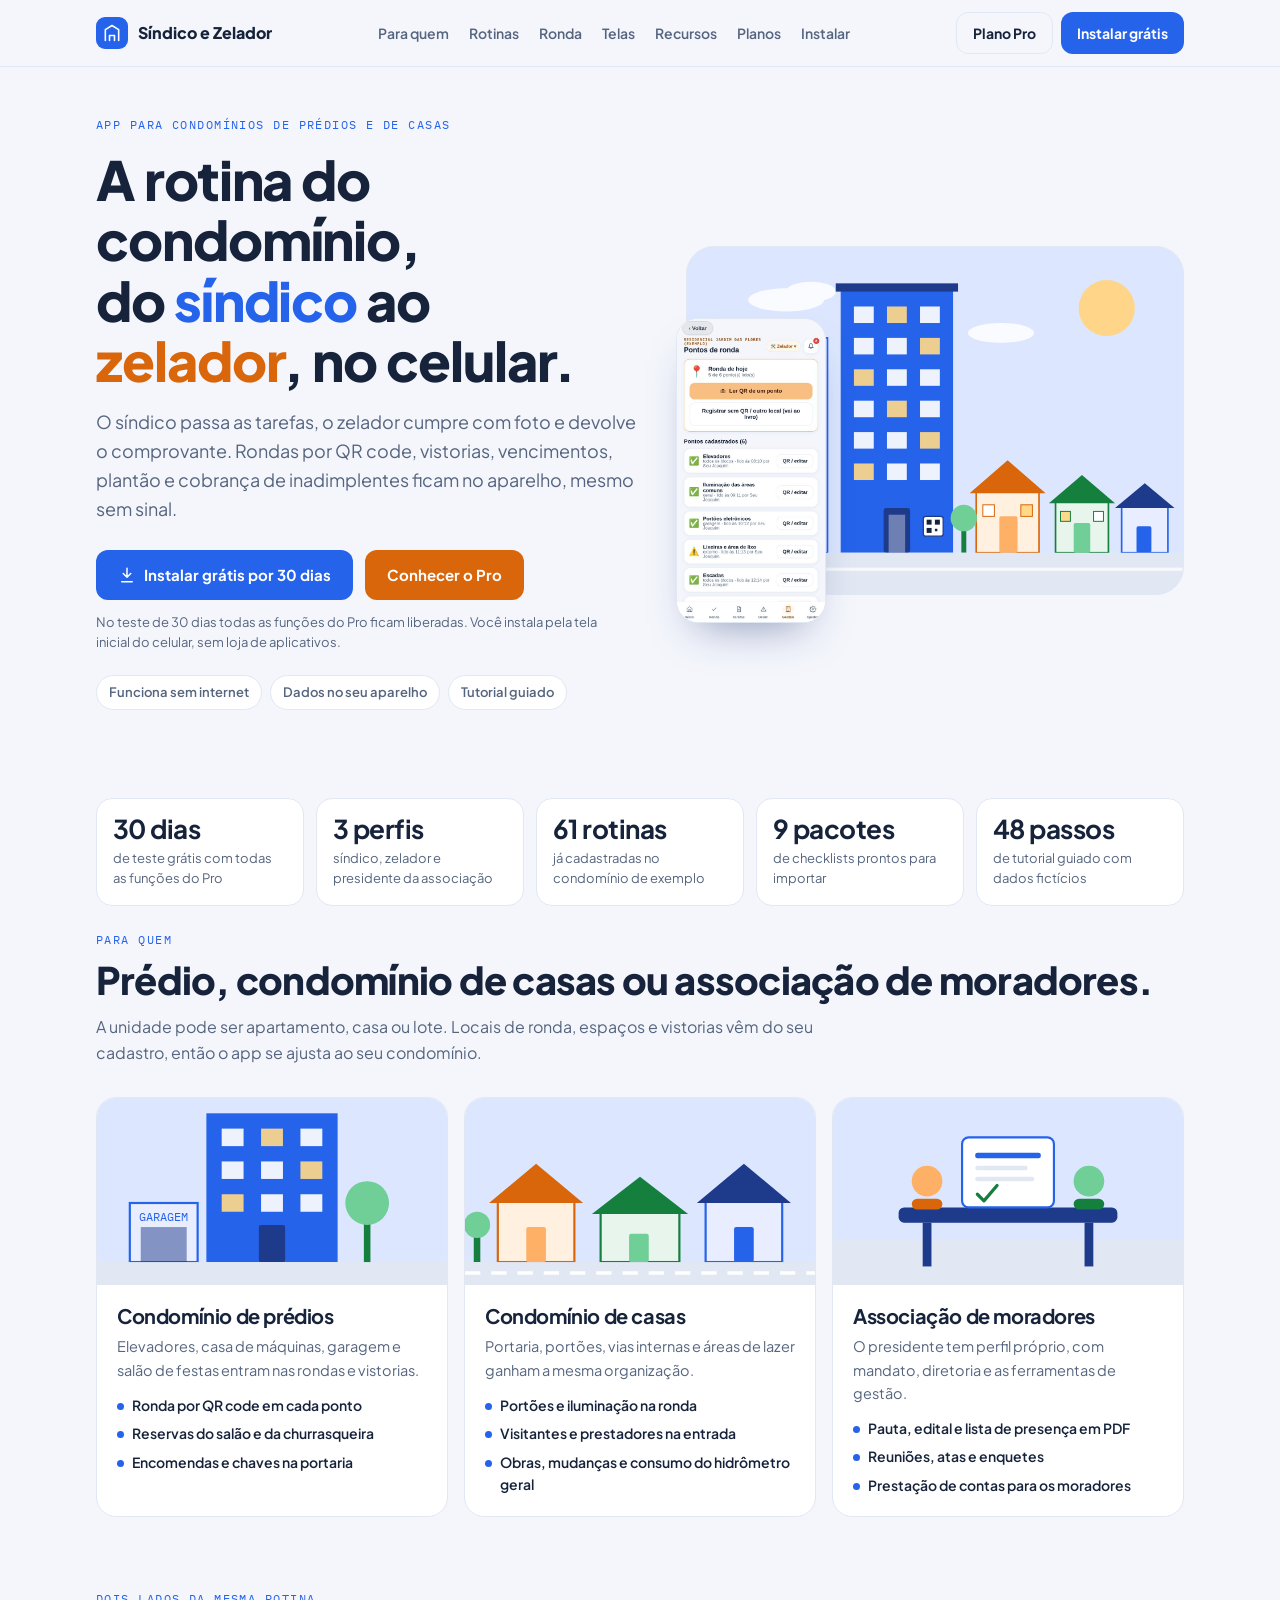
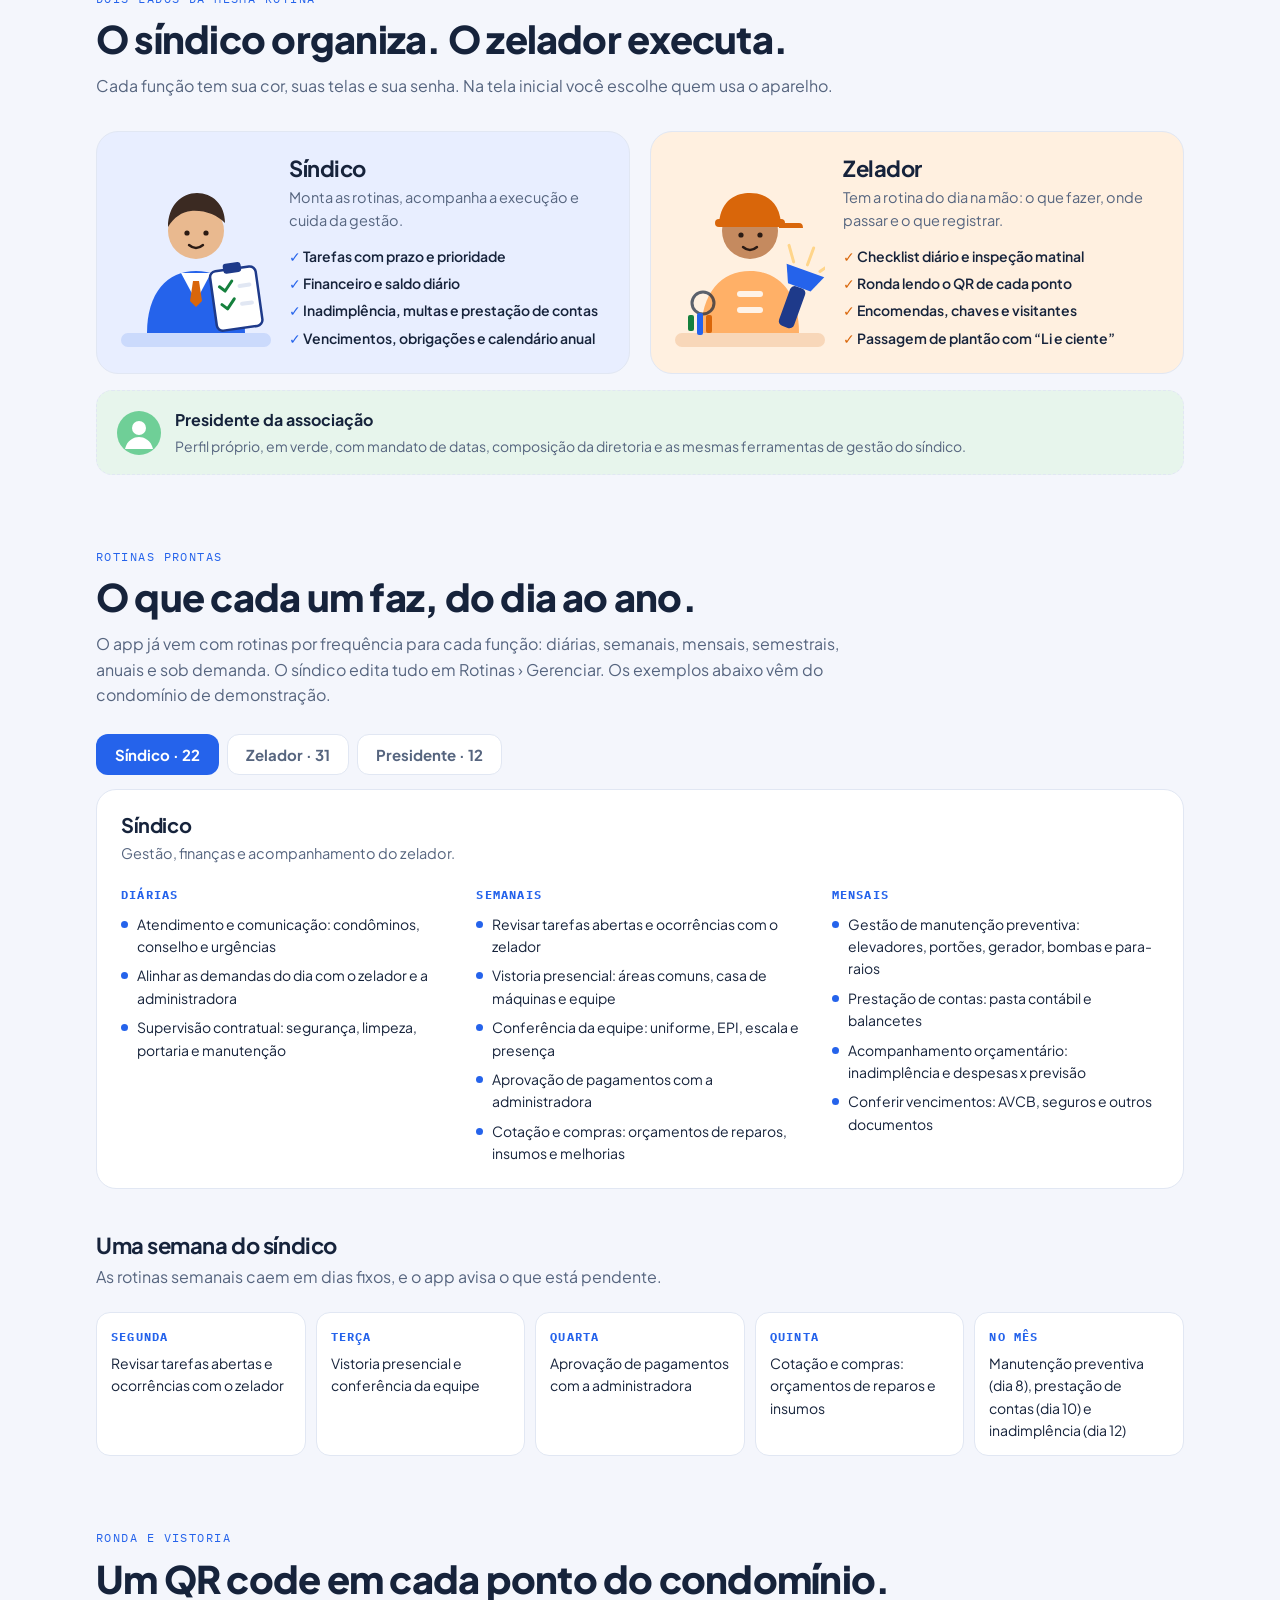
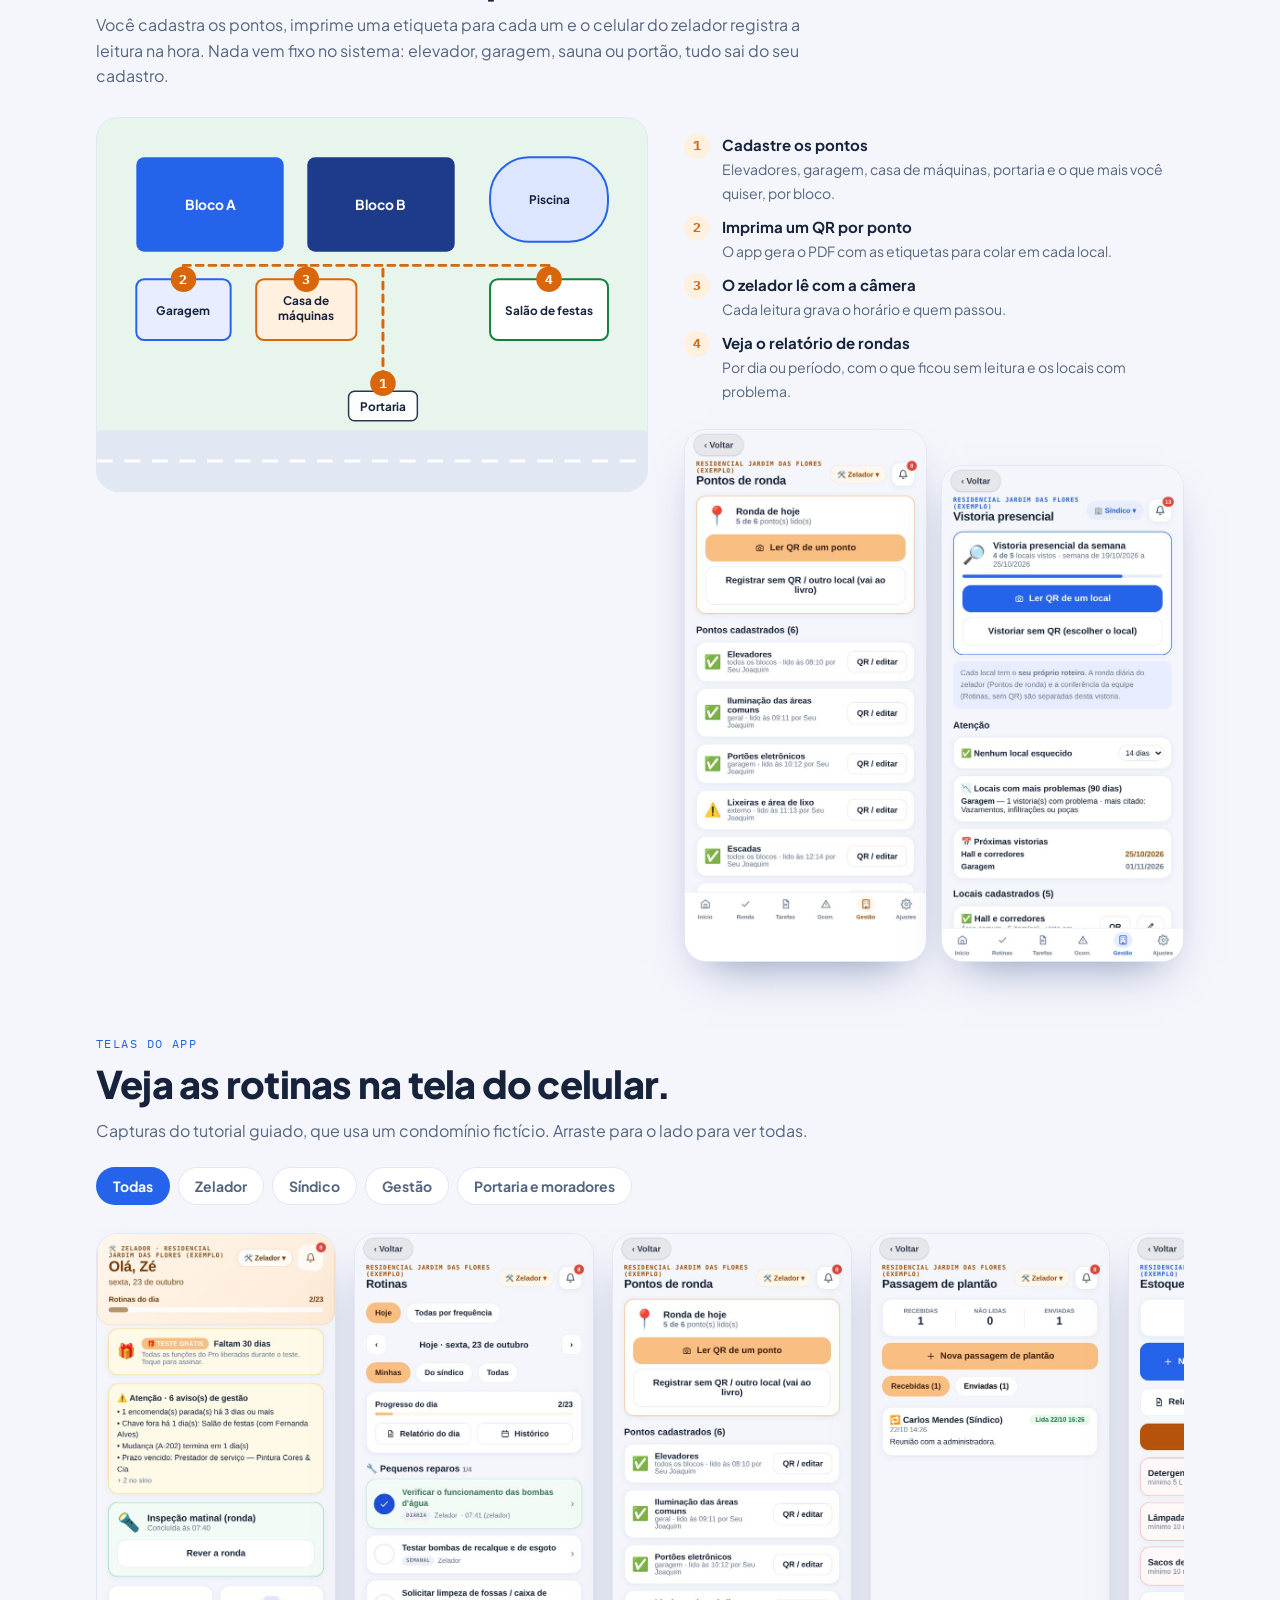
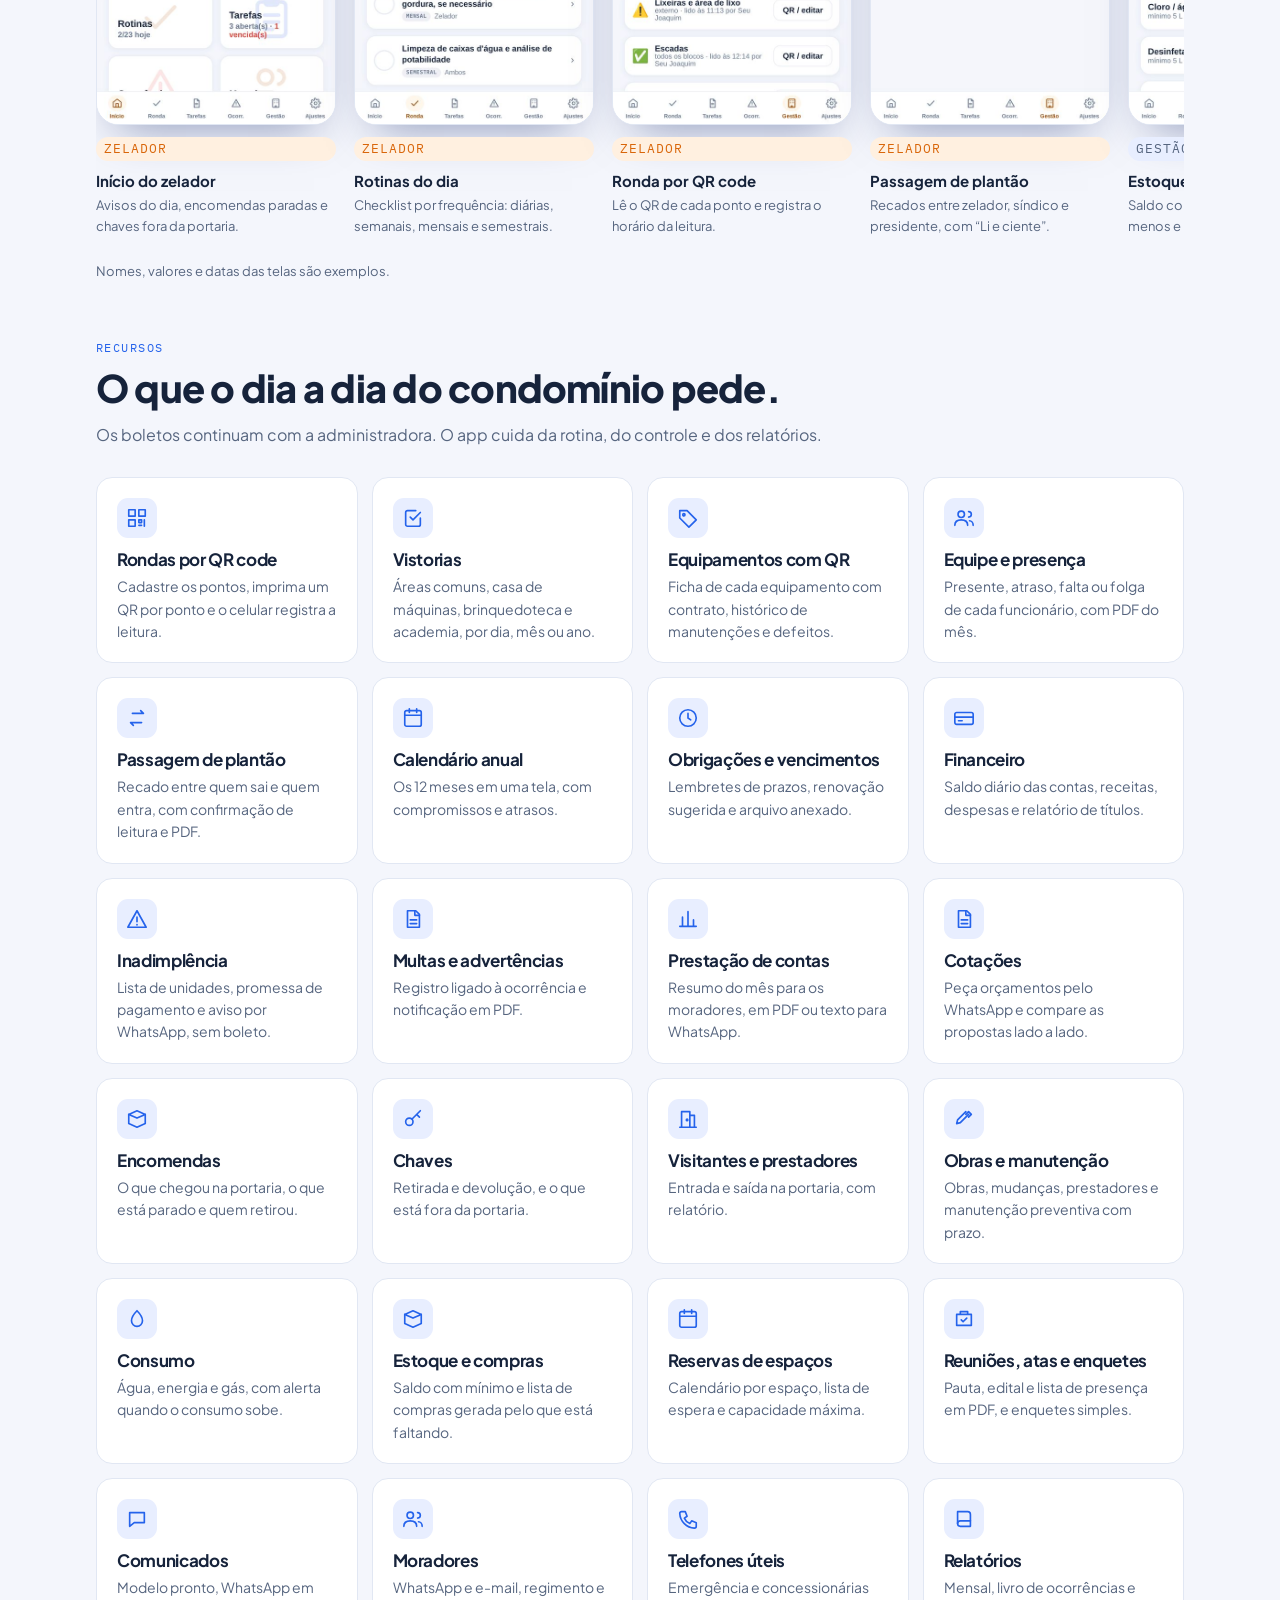
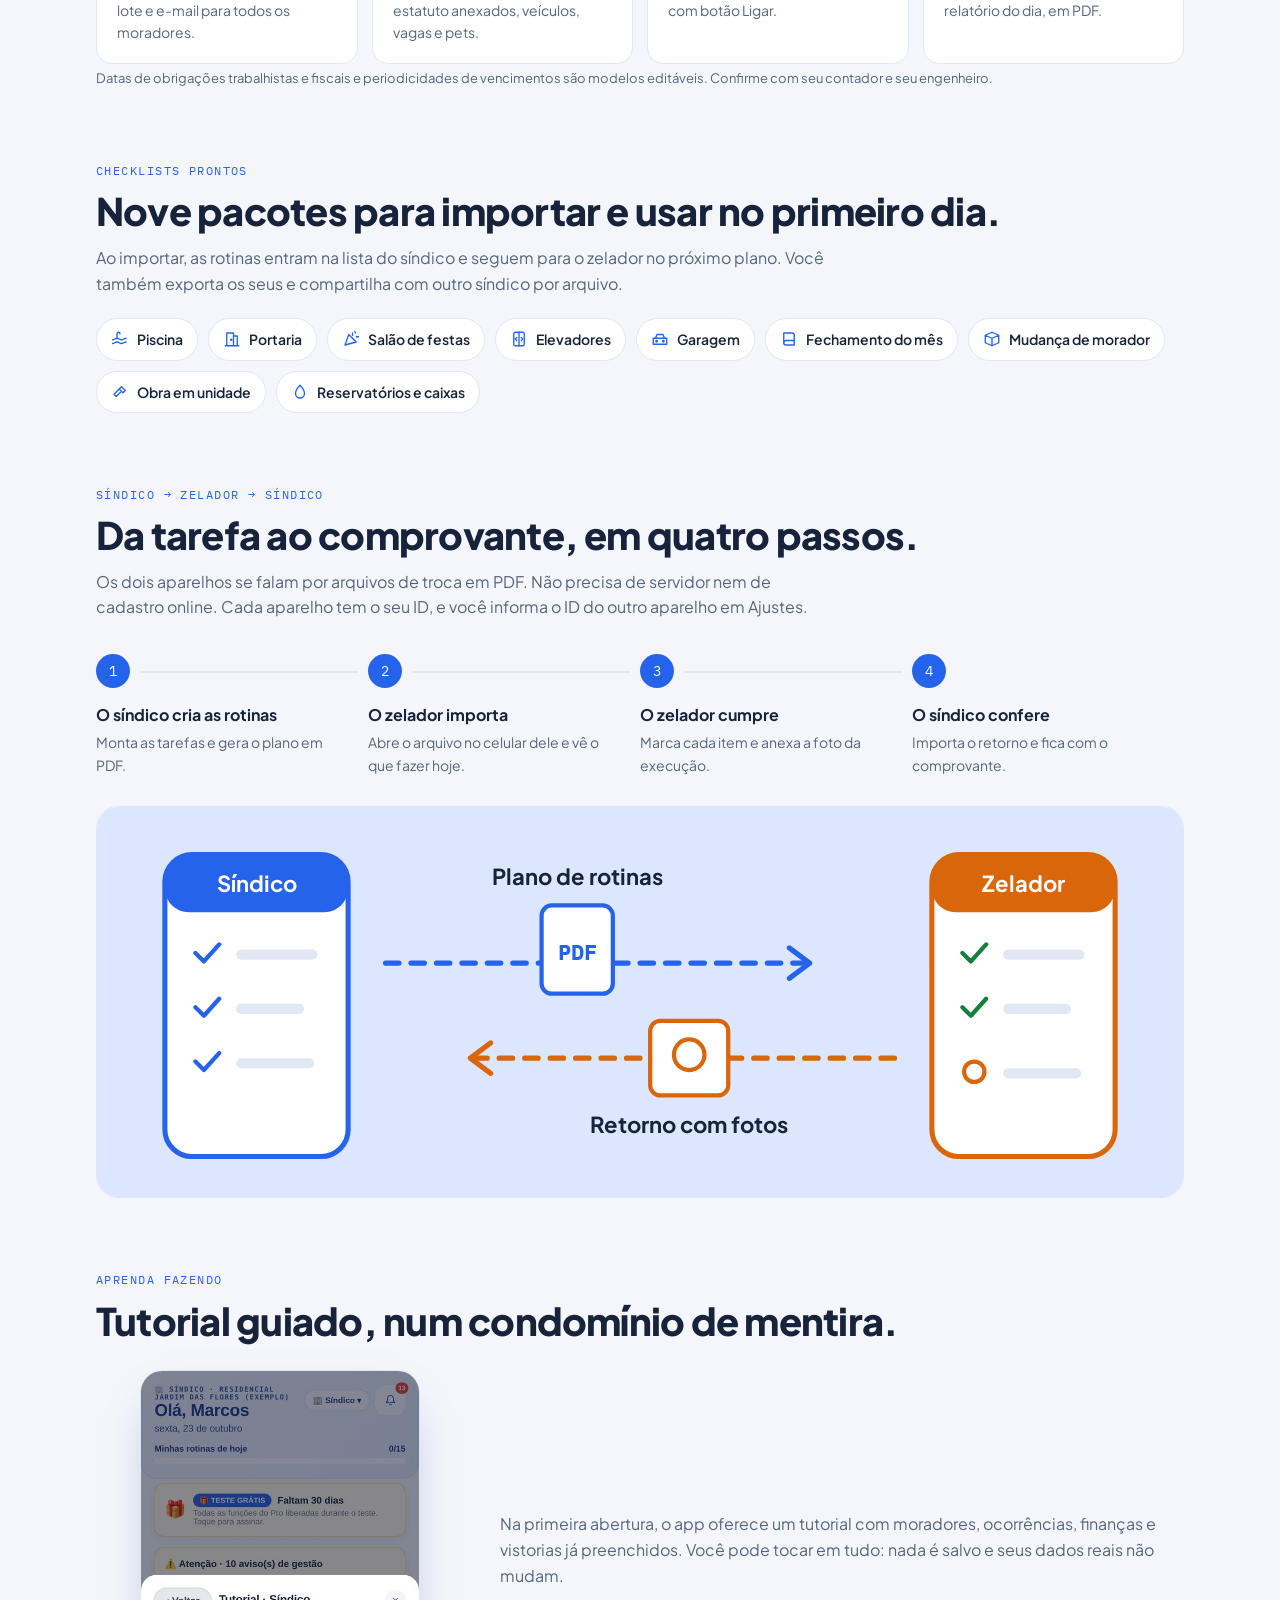
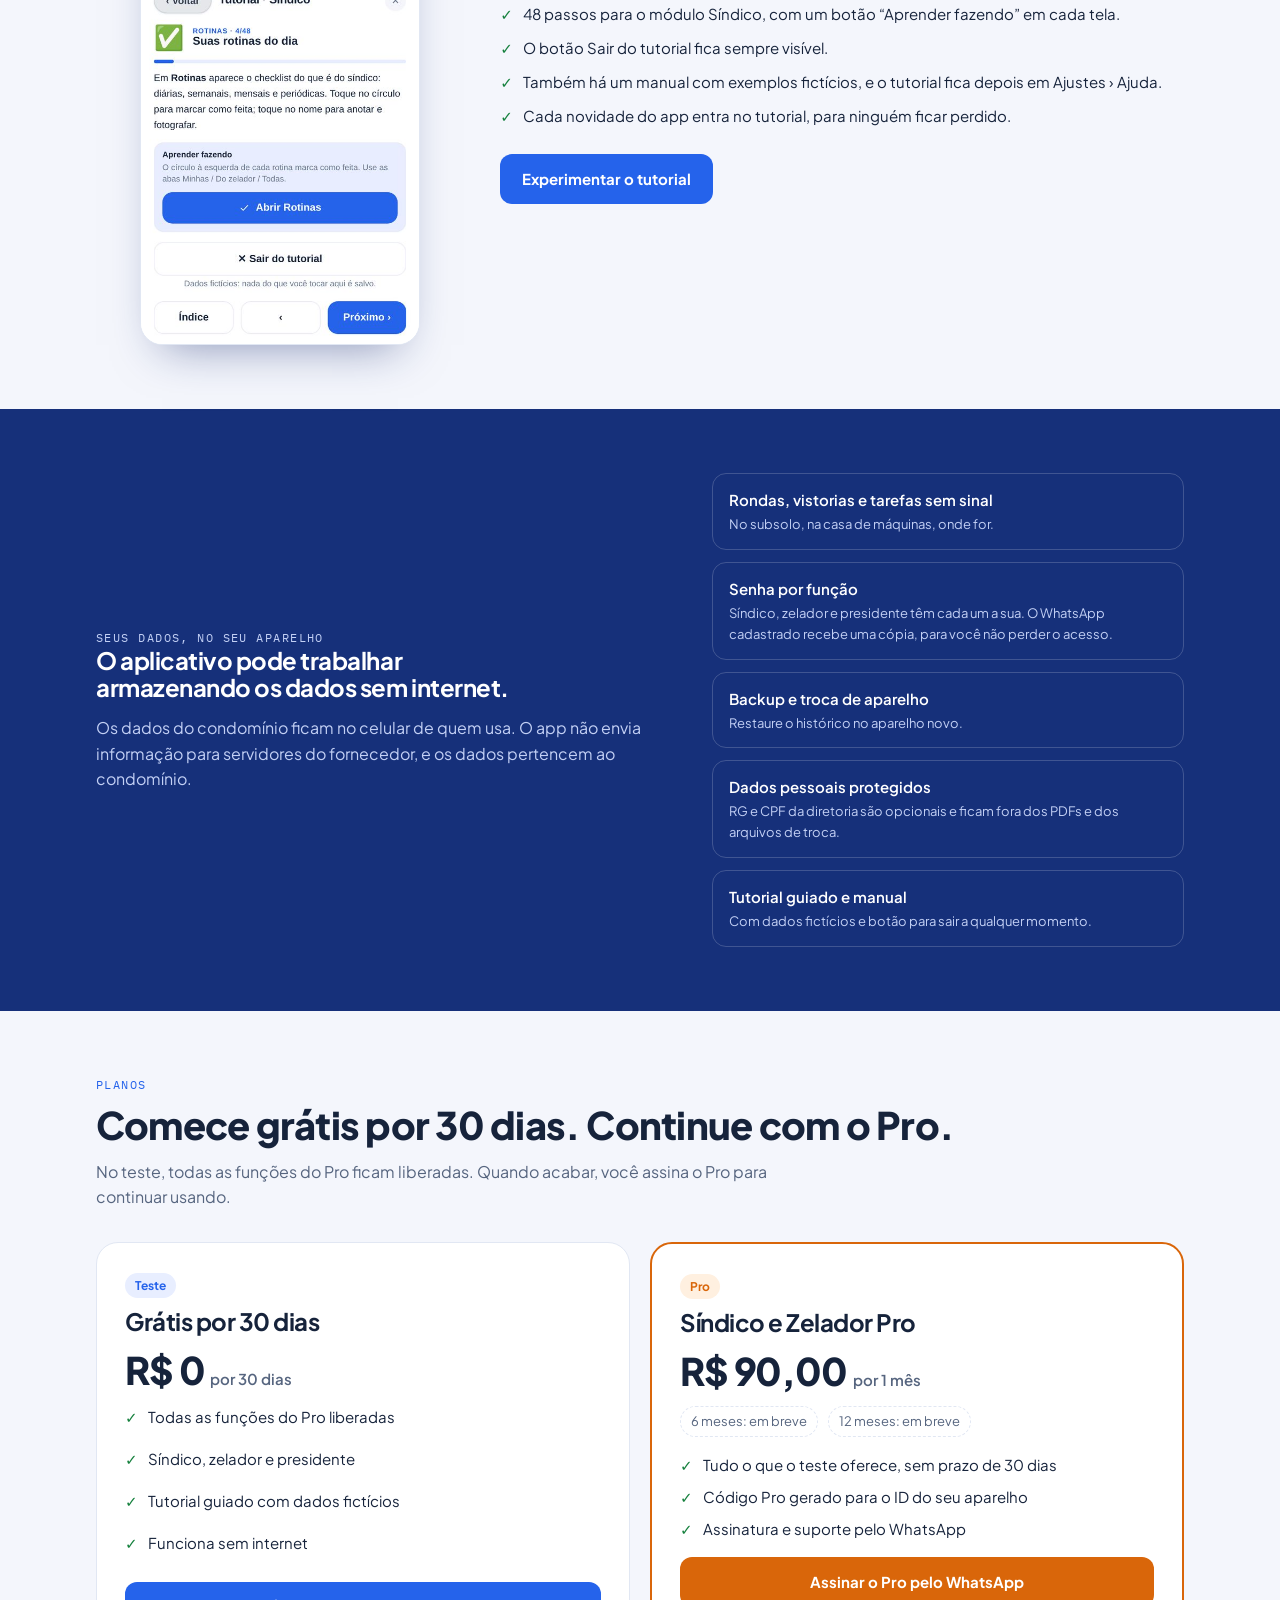
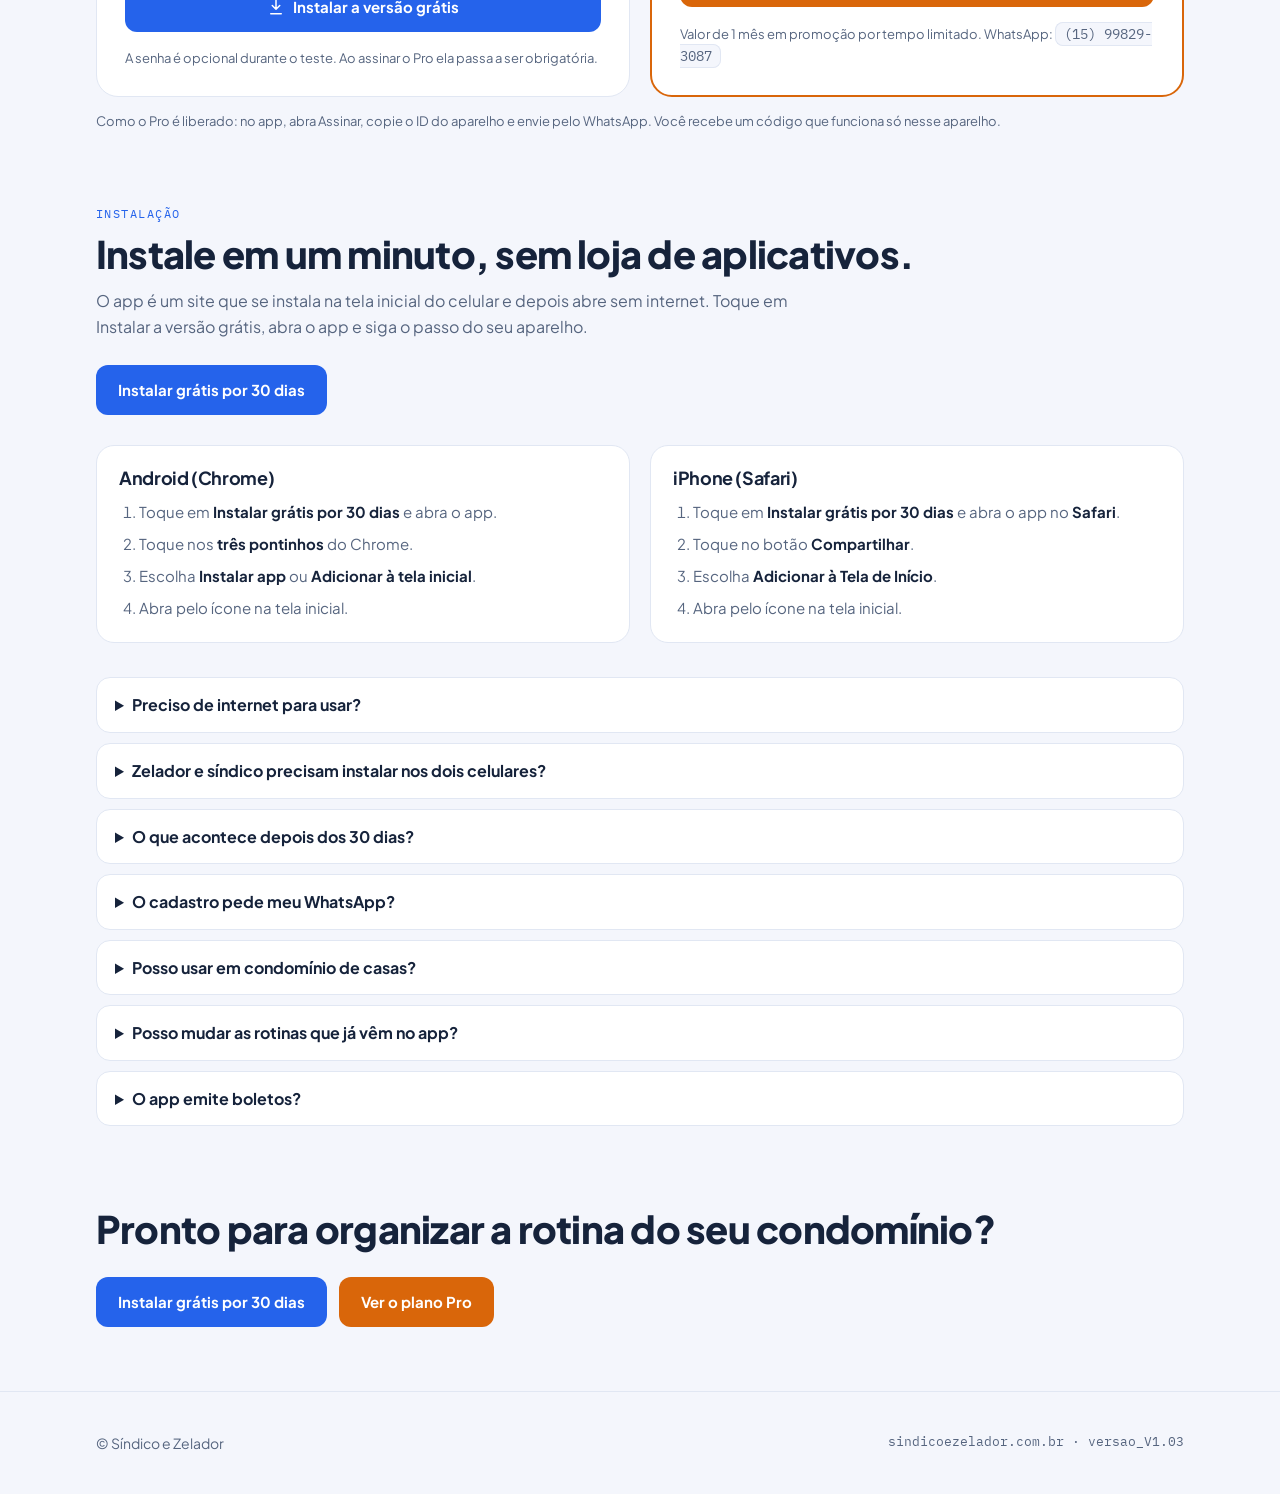
==== index.html @ b009a05a "Add files via upload" ====
<!doctype html>
<html lang="pt-BR">
<head>
<meta charset="utf-8">
<meta name="viewport" content="width=device-width,initial-scale=1,viewport-fit=cover">
<title>Síndico e Zelador — app para a rotina do condomínio</title>
<meta name="description" content="App para a rotina do condomínio: síndico, zelador e presidente com checklists, ronda por QR code, tarefas, vistorias, vencimentos e financeiro. Funciona sem internet. Teste grátis por 30 dias.">
<meta name="theme-color" content="#2563EB">
<link rel="canonical" href="https://sindicoezelador.com.br/">
<link rel="icon" type="image/png" sizes="192x192" href="icon-192.png">
<link rel="apple-touch-icon" href="icon-192.png">
<meta property="og:type" content="website">
<meta property="og:locale" content="pt_BR">
<meta property="og:site_name" content="Síndico e Zelador">
<meta property="og:title" content="Síndico e Zelador — a rotina do condomínio no celular">
<meta property="og:description" content="App para a rotina do condomínio: síndico, zelador e presidente com checklists, ronda por QR code, tarefas, vistorias, vencimentos e financeiro. Funciona sem internet. Teste grátis por 30 dias.">
<meta property="og:url" content="https://sindicoezelador.com.br/">
<meta property="og:image" content="https://sindicoezelador.com.br/img/sindico-inicio.jpg">
<meta name="twitter:card" content="summary_large_image">
<link rel="stylesheet" href="https://fonts.googleapis.com/css2?family=Plus+Jakarta+Sans:wght@400;500;600;700;800&family=IBM+Plex+Mono:wght@500&display=swap">
<style>img{max-width:100%}[hidden]{display:none!important}</style>
<style>
/* Layout: hero ilustrado com cena de condomínio, para quem é, personas, galeria de telas, módulos, fluxo, offline, planos, instalação */
:root{
  --bg:#F4F6FC; --surface:#FFFFFF; --ink:#16233B; --muted:#56657F; --line:#E1E7F3;
  --blue:#2563EB; --blue-d:#1D4ED8; --blue-soft:#E8EEFF; --blue-deep:#1E3A8A;
  --orange:#D9660A; --orange-soft:#FFF0E0; --orange-mid:#FFB067;
  --green:#15803D; --green-soft:#E7F5EC; --green-mid:#6FCF97;
  --on-blue:#FFFFFF; --band:#16307A; --on-band:#FFFFFF; --on-band-muted:#C3D0F5;
  --sky:#DCE7FF; --sun:#FFD58A; --win:#FFFFFF; --win-on:#FFD88A;
  --font:'Plus Jakarta Sans',system-ui,-apple-system,'Segoe UI',sans-serif;
  --mono:'IBM Plex Mono',ui-monospace,Menlo,Consolas,monospace;
}
@media (prefers-color-scheme:dark){:root:not([data-theme="light"]){
  --bg:#0E1526; --surface:#16203A; --ink:#E8EEFB; --muted:#9AA9C7; --line:#26334F;
  --blue:#6E97FF; --blue-d:#4F7DF5; --blue-soft:#1B2A52; --blue-deep:#3B5BB5;
  --orange:#FFA04D; --orange-soft:#3A2A1A; --orange-mid:#C9742A;
  --green:#4ADE80; --green-soft:#16301F; --green-mid:#2F8F5B;
  --on-blue:#0E1526; --band:#0A1840; --on-band:#F2F5FF; --on-band-muted:#9FB2E6;
  --sky:#17254A; --sun:#C9923A; --win:#2A3A66; --win-on:#FFD88A; color-scheme:dark}}
:root[data-theme="dark"]{
  --bg:#0E1526; --surface:#16203A; --ink:#E8EEFB; --muted:#9AA9C7; --line:#26334F;
  --blue:#6E97FF; --blue-d:#4F7DF5; --blue-soft:#1B2A52; --blue-deep:#3B5BB5;
  --orange:#FFA04D; --orange-soft:#3A2A1A; --orange-mid:#C9742A;
  --green:#4ADE80; --green-soft:#16301F; --green-mid:#2F8F5B;
  --on-blue:#0E1526; --band:#0A1840; --on-band:#F2F5FF; --on-band-muted:#9FB2E6;
  --sky:#17254A; --sun:#C9923A; --win:#2A3A66; --win-on:#FFD88A; color-scheme:dark}

*{box-sizing:border-box}
html{scroll-behavior:smooth}
body{margin:0;background:var(--bg);color:var(--ink);font-family:var(--font);font-size:16px;line-height:1.6}
.wrap,.band-in{max-width:1120px;margin:0 auto;padding-inline:max(16px,env(safe-area-inset-left,0px)) max(16px,env(safe-area-inset-right,0px))}
a{color:inherit}
h1,h2,h3{text-wrap:balance;letter-spacing:-.02em;line-height:1.12;margin:0}
p{margin:0}
svg{display:block;max-width:100%;height:auto}
:focus-visible{outline:3px solid var(--blue);outline-offset:3px;border-radius:8px}
.eyebrow{font-family:var(--mono);font-size:12px;text-transform:uppercase;letter-spacing:.12em;color:var(--blue)}
section{padding-block:64px}
section h2{font-size:clamp(26px,3.6vw,38px);font-weight:800;margin-top:10px}
.sub{color:var(--muted);max-width:62ch;margin-top:12px}

/* buttons */
.btn{display:inline-flex;align-items:center;justify-content:center;gap:8px;padding:13px 22px;border-radius:12px;font-weight:700;font-size:15px;text-decoration:none;background:var(--blue);color:var(--on-blue);border:0;cursor:pointer;font-family:inherit;text-align:center}
.btn:hover{background:var(--blue-d)}
.btn svg{width:18px;height:18px;stroke:currentColor;fill:none;stroke-width:2;stroke-linecap:round;stroke-linejoin:round}
.btn.ghost{background:transparent;color:var(--ink);border:1.5px solid var(--line)}
.btn.ghost:hover{border-color:var(--blue)}
.btn.pro{background:var(--orange);color:#fff}
.btn.pro:hover{filter:brightness(.93)}
.btn.sm{padding:9px 16px;font-size:14px}
.btn.wide{width:100%}

/* header */
header.top{position:sticky;top:env(safe-area-inset-top,0px);z-index:5;background:color-mix(in srgb,var(--bg) 92%,transparent);backdrop-filter:blur(8px);border-bottom:1px solid var(--line)}
.top .wrap{display:flex;align-items:center;justify-content:space-between;gap:12px;padding-block:12px}
.brand{display:flex;align-items:center;gap:10px;font-weight:800;text-decoration:none}
.logo{width:32px;height:32px;border-radius:9px;background:var(--blue);display:grid;place-items:center;color:var(--on-blue)}
.logo svg{width:20px;height:20px;stroke:currentColor;fill:none;stroke-width:1.9;stroke-linecap:round;stroke-linejoin:round}
.top nav{display:flex;gap:20px;font-size:14px;font-weight:600;color:var(--muted)}
.top nav a{text-decoration:none}.top nav a:hover{color:var(--ink)}
.top .acts{display:flex;gap:8px}

/* hero */
.hero{padding-block:48px 56px;display:grid;grid-template-columns:1.05fr .95fr;gap:40px;align-items:center}
.hero>*{min-width:0}
.hero h1{font-size:clamp(34px,5.2vw,54px);font-weight:800;margin-top:14px}
.hero h1 em{font-style:normal;color:var(--blue)}
.hero h1 em.z{color:var(--orange)}
.lead{font-size:18px;color:var(--muted);max-width:52ch;margin-top:18px}
.cta{display:flex;flex-wrap:wrap;gap:12px;margin-top:26px}
.cta-note{font-size:13px;color:var(--muted);margin-top:12px;max-width:52ch}
.chips{display:flex;flex-wrap:wrap;gap:8px;margin-top:22px;padding:0;list-style:none}
.chips li{font-size:13px;font-weight:600;padding:6px 12px;border-radius:99px;background:var(--surface);border:1px solid var(--line);color:var(--muted)}
.stage{position:relative}
.scene{width:100%;border-radius:28px;background:var(--sky);border:1px solid var(--line);overflow:hidden}
.stage .shot-float{position:absolute;left:-10px;bottom:-28px;width:30%;min-width:112px}
.shot{margin:0;border-radius:22px;overflow:hidden;border:1px solid var(--line);background:var(--surface);box-shadow:0 22px 44px -22px rgba(20,40,110,.5)}
.shot img{display:block;width:100%;height:auto}

/* audience */
.aud{display:grid;grid-template-columns:repeat(3,1fr);gap:16px;margin-top:32px}
.aud article{background:var(--surface);border:1px solid var(--line);border-radius:20px;overflow:hidden;display:flex;flex-direction:column}
.aud .art{background:var(--sky);border-bottom:1px solid var(--line)}
.aud .tx{padding:20px}
.aud h3{font-size:20px}
.aud p{font-size:14.5px;color:var(--muted);margin-top:8px}
.aud ul{margin:12px 0 0;padding:0;list-style:none;display:grid;gap:6px;font-size:14px;font-weight:600}
.aud li{display:flex;gap:8px}
.aud li::before{content:"";width:7px;height:7px;border-radius:50%;background:var(--blue);margin-top:9px;flex:none}

/* personas */
.pers{display:grid;grid-template-columns:1fr 1fr;gap:20px;margin-top:32px}
.pers>*{min-width:0}
.pcard{border-radius:22px;padding:24px;display:grid;grid-template-columns:150px 1fr;gap:18px;align-items:center;border:1px solid var(--line)}
.pcard.s{background:var(--blue-soft)}
.pcard.z{background:var(--orange-soft)}
.pcard h3{font-size:22px}
.pcard p{font-size:14.5px;color:var(--muted);margin-top:6px}
.pcard ul{margin:12px 0 0;padding:0;list-style:none;display:grid;gap:5px;font-size:14px;font-weight:600}
.pcard li::before{content:"✓ ";color:var(--blue)}
.pcard.z li::before{color:var(--orange)}
.pres{margin-top:16px;border:1px dashed var(--line);border-radius:16px;padding:16px 20px;display:flex;gap:14px;align-items:center;background:var(--green-soft)}
.pres b{display:block}
.pres span{font-size:14px;color:var(--muted)}
.pres svg{width:44px;flex:none}

/* gallery */
.tabs{display:flex;flex-wrap:wrap;gap:8px;margin-top:24px}
.tab{font-family:inherit;font-size:14px;font-weight:700;padding:9px 16px;border-radius:99px;border:1.5px solid var(--line);background:var(--surface);color:var(--muted);cursor:pointer}
.tab[aria-pressed="true"]{background:var(--blue);color:var(--on-blue);border-color:transparent}
.gal-wrap{margin-top:22px;display:flex;gap:18px;overflow-x:auto;scroll-snap-type:x mandatory;padding:6px 2px 20px;-webkit-overflow-scrolling:touch}
.gal-wrap figure{flex:0 0 min(240px,70vw);scroll-snap-align:start;margin:0}
.gal-wrap figcaption{margin-top:12px}
.gal-wrap figcaption b{display:block;font-size:15px}
.gal-wrap figcaption span{display:block;font-size:13px;color:var(--muted);margin-top:2px}
.tag{display:inline-block;font-family:var(--mono);font-size:11px;letter-spacing:.08em;text-transform:uppercase;padding:2px 8px;border-radius:99px;margin-bottom:8px;background:var(--blue-soft);color:var(--blue)}
.tag.z{background:var(--orange-soft);color:var(--orange)}
.tag.g{background:var(--green-soft);color:var(--green)}
.note{font-size:13px;color:var(--muted);margin-top:4px}

/* modules */
.grid{display:grid;grid-template-columns:repeat(auto-fit,minmax(210px,1fr));gap:14px;margin-top:30px}
.card{background:var(--surface);border:1px solid var(--line);border-radius:16px;padding:20px}
.card h3{font-size:17px;margin-top:12px}
.card p{font-size:14px;color:var(--muted);margin-top:6px}
.ico{width:40px;height:40px;border-radius:11px;background:var(--blue-soft);color:var(--blue);display:grid;place-items:center}
.ico svg{width:22px;height:22px;stroke:currentColor;fill:none;stroke-width:1.8;stroke-linecap:round;stroke-linejoin:round}

/* flow */
.flow{display:grid;grid-template-columns:repeat(4,1fr);gap:0;margin-top:34px;list-style:none;padding:0;counter-reset:s}
.flow li{position:relative;padding:0 18px 0 0;counter-increment:s}
.flow li::before{content:counter(s);width:34px;height:34px;border-radius:50%;background:var(--blue);color:var(--on-blue);display:grid;place-items:center;font-family:var(--mono);font-size:14px;margin-bottom:14px}
.flow li:not(:last-child)::after{content:"";position:absolute;top:17px;left:44px;right:10px;height:2px;background:var(--line)}
.flow b{display:block;font-size:16px}
.flow span{display:block;font-size:14px;color:var(--muted);margin-top:4px}

/* offline band */
.band{background:var(--band);color:var(--on-band)}
.off{display:grid;grid-template-columns:1.1fr .9fr;gap:40px;align-items:center}
.off>*{min-width:0}
.band h2{color:var(--on-band)}
.band p{color:var(--on-band-muted);margin-top:14px;max-width:56ch}
.facts{display:grid;gap:12px;margin:0;padding:0;list-style:none}
.facts li{border:1px solid rgba(255,255,255,.18);border-radius:14px;padding:14px 16px;font-size:15px;font-weight:600;color:var(--on-band)}
.facts small{display:block;font-weight:400;color:var(--on-band-muted);font-size:13px;margin-top:2px}

/* plans */
.plans{display:grid;grid-template-columns:1fr 1fr;gap:20px;margin-top:32px;align-items:stretch}
.plan{background:var(--surface);border:1px solid var(--line);border-radius:22px;padding:28px;display:flex;flex-direction:column;gap:16px}
.plan.pro{border:2px solid var(--orange)}
.plan h3{font-size:24px}
.badge{display:inline-block;font-size:12px;font-weight:700;padding:3px 10px;border-radius:99px;background:var(--blue-soft);color:var(--blue);margin-bottom:10px}
.plan.pro .badge{background:var(--orange-soft);color:var(--orange)}
.price{font-size:38px;font-weight:800;letter-spacing:-.03em;line-height:1}
.price small{font-size:15px;font-weight:600;color:var(--muted);letter-spacing:0}
.plan ul{margin:0;padding:0;list-style:none;display:grid;gap:8px;font-size:15px;flex:1}
.plan li{display:flex;gap:10px}
.plan li::before{content:"✓";font-weight:800;color:var(--green);flex:none}
.plan .fine{font-size:13px;color:var(--muted)}
.soon{display:flex;gap:10px;flex-wrap:wrap;font-size:13px;color:var(--muted)}
.soon span{padding:4px 10px;border:1px dashed var(--line);border-radius:99px}
.ph{font-family:var(--mono);font-size:14px;background:var(--bg);border:1px solid var(--line);border-radius:8px;padding:2px 8px;user-select:all}

/* install */
.inst{display:grid;grid-template-columns:1fr 1fr;gap:20px;margin-top:30px}
.inst>*{min-width:0}
.step{background:var(--surface);border:1px solid var(--line);border-radius:18px;padding:22px}
.step h3{font-size:18px}
.step ol{margin:12px 0 0;padding-left:20px;display:grid;gap:8px;font-size:15px;color:var(--muted)}
.step ol b{color:var(--ink)}
.faq{margin-top:34px;display:grid;gap:10px}
.faq details{background:var(--surface);border:1px solid var(--line);border-radius:14px;padding:14px 18px}
.faq summary{font-weight:700;cursor:pointer}
.faq p{margin-top:8px;font-size:15px;color:var(--muted)}

.final{text-align:left}
footer{padding-block:40px;color:var(--muted);font-size:14px;border-top:1px solid var(--line)}
footer .wrap{display:flex;flex-wrap:wrap;justify-content:space-between;gap:12px}
.mono{font-family:var(--mono);font-size:13px}

@media (max-width:900px){
  .top nav{display:none}
  .hero,.off,.pers,.plans,.inst{grid-template-columns:1fr}
  .aud{grid-template-columns:1fr}
  .hero{padding-block:32px 48px;gap:34px}
  .flow{grid-template-columns:1fr;gap:22px}
  .flow li{padding:0 0 0 50px}
  .flow li::before{position:absolute;left:0;top:0;margin:0}
  .flow li:not(:last-child)::after{top:40px;left:16px;right:auto;width:2px;height:calc(100% - 18px)}
  section{padding-block:44px}
  .stage .shot-float{left:6px}
}
@media (max-width:520px){
  .pcard{grid-template-columns:1fr}
  .pcard svg{max-width:150px}
  .top .btn.ghost{display:none}
}
@media (prefers-reduced-motion:reduce){html{scroll-behavior:auto}}

/* v1.02 */
.stats{display:grid;grid-template-columns:repeat(5,1fr);gap:12px;margin-top:8px}
.stat{background:var(--surface);border:1px solid var(--line);border-radius:16px;padding:16px}
.stat b{display:block;font-size:26px;letter-spacing:-.02em;line-height:1.1}
.stat span{display:block;font-size:13px;color:var(--muted);margin-top:4px}
.rtabs{display:flex;flex-wrap:wrap;gap:8px;margin-top:26px}
.rtab{font-family:inherit;font-size:15px;font-weight:700;padding:10px 18px;border-radius:12px;border:1.5px solid var(--line);background:var(--surface);color:var(--muted);cursor:pointer}
.rtab[aria-selected="true"]{color:#fff;border-color:transparent}
.rtab[data-p="sindico"][aria-selected="true"]{background:#2563EB}
.rtab[data-p="zelador"][aria-selected="true"]{background:#C9590A}
.rtab[data-p="presidente"][aria-selected="true"]{background:#15803D}
.rpanel{margin-top:14px;background:var(--surface);border:1px solid var(--line);border-radius:20px;padding:24px}
.rpanel h3{font-size:20px}
.rpanel>p{color:var(--muted);font-size:14.5px;margin-top:6px}
.rcols{display:grid;grid-template-columns:repeat(auto-fit,minmax(250px,1fr));gap:18px 28px;margin-top:20px}
.rcol h4{margin:0 0 8px;font-size:12px;font-family:var(--mono);letter-spacing:.1em;text-transform:uppercase;color:var(--tone)}
.rcol ul{margin:0;padding:0;list-style:none;display:grid;gap:7px}
.rcol li{font-size:14px;display:flex;gap:9px}
.rcol li::before{content:"";width:7px;height:7px;border-radius:50%;background:var(--tone);margin-top:8px;flex:none}
.rpanel[data-p="sindico"]{--tone:var(--blue)}
.rpanel[data-p="zelador"]{--tone:var(--orange)}
.rpanel[data-p="presidente"]{--tone:var(--green)}
.week{display:grid;grid-template-columns:repeat(5,1fr);gap:10px;margin-top:22px}
.day{background:var(--surface);border:1px solid var(--line);border-radius:14px;padding:14px}
.day b{display:block;font-family:var(--mono);font-size:12px;letter-spacing:.1em;text-transform:uppercase;color:var(--blue)}
.day span{display:block;font-size:14px;margin-top:6px}
.two{display:grid;grid-template-columns:1.05fr .95fr;gap:36px;align-items:center;margin-top:28px}
.two>*{min-width:0}
.mapbox{background:var(--sky);border:1px solid var(--line);border-radius:22px;overflow:hidden}
.checks{margin:16px 0 0;padding:0;list-style:none;display:grid;gap:10px}
.checks li{display:flex;gap:12px;font-size:15px}
.checks li b{display:block}
.checks li span{color:var(--muted);font-size:14px}
.checks i{flex:none;width:26px;height:26px;border-radius:50%;background:var(--orange-soft);color:var(--orange);display:grid;place-items:center;font-style:normal;font-family:var(--mono);font-size:13px;font-weight:700}
.pack{display:flex;flex-wrap:wrap;gap:10px;margin-top:22px}
.pack span{display:flex;align-items:center;gap:8px;font-size:14px;font-weight:600;padding:9px 14px;border-radius:99px;background:var(--surface);border:1px solid var(--line)}
.pack svg{width:18px;height:18px;stroke:var(--blue);fill:none;stroke-width:1.8;stroke-linecap:round;stroke-linejoin:round}
.duoimg{display:grid;grid-template-columns:1fr 1fr;gap:14px;max-width:440px;margin-inline:auto}
.duoimg .b{margin-top:36px}
.tut{display:grid;grid-template-columns:.7fr 1.3fr;gap:36px;align-items:center;margin-top:28px}
.tut>*{min-width:0}
.tut .shot{max-width:280px;margin-inline:auto}
.tut ul{margin:14px 0 0;padding:0;list-style:none;display:grid;gap:10px;font-size:15px}
.tut li{display:flex;gap:10px}
.tut li::before{content:"✓";font-weight:800;color:var(--green);flex:none}
.exch{background:var(--surface);border:1px solid var(--line);border-radius:22px;margin-top:30px;overflow:hidden}
.sticky-cta{display:none}
@media (max-width:900px){
  .stats{grid-template-columns:repeat(2,1fr)}
  .week{grid-template-columns:1fr 1fr}
  .two,.tut{grid-template-columns:1fr}
}
@media (max-width:700px){
  body{padding-bottom:calc(72px + env(safe-area-inset-bottom,0px))}
  .sticky-cta{display:flex;gap:8px;position:fixed;left:0;right:0;bottom:0;z-index:6;padding:10px max(16px,env(safe-area-inset-right,0px)) calc(10px + env(safe-area-inset-bottom,0px)) max(16px,env(safe-area-inset-left,0px));background:color-mix(in srgb,var(--bg) 94%,transparent);backdrop-filter:blur(8px);border-top:1px solid var(--line)}
  .sticky-cta .btn{flex:1;padding:12px 10px;font-size:14px}
}
@media (max-width:420px){.stats{grid-template-columns:1fr 1fr}.week{grid-template-columns:1fr}}
</style>
</head>
<body>
<header class="top">
  <div class="wrap">
    <a class="brand" href="#topo">
      <span class="logo"><svg viewBox="0 0 24 24" aria-hidden="true"><path d="M4 21V8l8-5 8 5v13"/><path d="M9 21v-6h6v6"/></svg></span>
      Síndico e Zelador
    </a>
    <nav aria-label="Seções">
      <a href="#para-quem">Para quem</a><a href="#rotinas">Rotinas</a><a href="#ronda">Ronda</a><a href="#telas">Telas</a><a href="#modulos">Recursos</a><a href="#planos">Planos</a><a href="#instalar">Instalar</a>
    </nav>
    <div class="acts">
      <a class="btn ghost sm" href="#planos">Plano Pro</a>
      <a class="btn sm" href="https://app.sindicoezelador.com.br/">Instalar grátis</a>
    </div>
  </div>
</header>

<main id="topo">
  <!-- HERO -->
  <div class="wrap hero">
    <div>
      <div class="eyebrow">App para condomínios de prédios e de casas</div>
      <h1>A rotina do condomínio, do <em>síndico</em> ao <em class="z">zelador</em>, no celular.</h1>
      <p class="lead">O síndico passa as tarefas, o zelador cumpre com foto e devolve o comprovante. Rondas por QR code, vistorias, vencimentos, plantão e cobrança de inadimplentes ficam no aparelho, mesmo sem sinal.</p>
      <div class="cta">
        <a class="btn" href="https://app.sindicoezelador.com.br/"><svg viewBox="0 0 24 24" aria-hidden="true"><path d="M12 3v12M7 10l5 5 5-5M5 21h14"/></svg>Instalar grátis por 30 dias</a>
        <a class="btn pro" href="#planos">Conhecer o Pro</a>
      </div>
      <p class="cta-note">No teste de 30 dias todas as funções do Pro ficam liberadas. Você instala pela tela inicial do celular, sem loja de aplicativos.</p>
      <ul class="chips">
        <li>Funciona sem internet</li><li>Dados no seu aparelho</li><li>Tutorial guiado</li>
      </ul>
    </div>

    <div class="stage">
      <svg class="scene" viewBox="0 0 600 420" role="img" aria-label="Ilustração de um condomínio com dois prédios, três casas, árvores e a portaria">
        <circle cx="508" cy="74" r="34" fill="var(--sun)"/>
        <g fill="var(--surface)" opacity=".85"><ellipse cx="120" cy="64" rx="46" ry="14"/><ellipse cx="150" cy="54" rx="30" ry="12"/><ellipse cx="380" cy="104" rx="40" ry="12"/></g>
        <!-- torre de trás -->
        <rect x="52" y="110" width="118" height="260" fill="var(--blue-soft)" stroke="var(--blue)" stroke-width="2"/>
        <g fill="var(--win)" stroke="var(--blue)" stroke-width="1.2">
          <rect x="68" y="130" width="22" height="18"/><rect x="104" y="130" width="22" height="18"/><rect x="140" y="130" width="22" height="18"/>
          <rect x="68" y="166" width="22" height="18"/><rect x="104" y="166" width="22" height="18" fill="var(--win-on)"/><rect x="140" y="166" width="22" height="18"/>
          <rect x="68" y="202" width="22" height="18"/><rect x="104" y="202" width="22" height="18"/><rect x="140" y="202" width="22" height="18" fill="var(--win-on)"/>
          <rect x="68" y="238" width="22" height="18" fill="var(--win-on)"/><rect x="104" y="238" width="22" height="18"/><rect x="140" y="238" width="22" height="18"/>
          <rect x="68" y="274" width="22" height="18"/><rect x="104" y="274" width="22" height="18"/><rect x="140" y="274" width="22" height="18" fill="var(--win-on)"/>
        </g>
        <!-- torre da frente -->
        <rect x="186" y="50" width="136" height="320" fill="var(--blue)"/>
        <rect x="180" y="44" width="148" height="10" fill="var(--blue-deep)"/>
        <g fill="var(--win)" opacity=".92">
          <rect x="202" y="72" width="24" height="20"/><rect x="242" y="72" width="24" height="20" fill="var(--win-on)"/><rect x="282" y="72" width="24" height="20"/>
          <rect x="202" y="110" width="24" height="20"/><rect x="242" y="110" width="24" height="20"/><rect x="282" y="110" width="24" height="20" fill="var(--win-on)"/>
          <rect x="202" y="148" width="24" height="20" fill="var(--win-on)"/><rect x="242" y="148" width="24" height="20"/><rect x="282" y="148" width="24" height="20"/>
          <rect x="202" y="186" width="24" height="20"/><rect x="242" y="186" width="24" height="20" fill="var(--win-on)"/><rect x="282" y="186" width="24" height="20"/>
          <rect x="202" y="224" width="24" height="20"/><rect x="242" y="224" width="24" height="20"/><rect x="282" y="224" width="24" height="20" fill="var(--win-on)"/>
          <rect x="202" y="262" width="24" height="20" fill="var(--win-on)"/><rect x="242" y="262" width="24" height="20"/><rect x="282" y="262" width="24" height="20"/>
        </g>
        <rect x="238" y="316" width="32" height="54" rx="3" fill="var(--blue-deep)"/>
        <rect x="244" y="324" width="20" height="46" fill="var(--win)" opacity=".35"/>
        <!-- placa QR -->
        <rect x="286" y="326" width="24" height="24" rx="3" fill="var(--surface)" stroke="var(--blue-deep)" stroke-width="1.5"/>
        <g fill="var(--ink)"><rect x="290" y="330" width="6" height="6"/><rect x="300" y="330" width="6" height="6"/><rect x="290" y="340" width="6" height="6"/><rect x="300" y="341" width="3" height="3"/></g>
        <!-- casas -->
        <g>
          <rect x="350" y="296" width="76" height="74" fill="var(--orange-soft)" stroke="var(--orange)" stroke-width="2"/>
          <polygon points="342,298 388,258 434,298" fill="var(--orange)"/>
          <rect x="378" y="326" width="22" height="44" rx="2" fill="var(--orange-mid)"/>
          <rect x="358" y="312" width="14" height="14" fill="var(--win)" stroke="var(--orange)" stroke-width="1.2"/>
          <rect x="404" y="312" width="14" height="14" fill="var(--win-on)" stroke="var(--orange)" stroke-width="1.2"/>
        </g>
        <g>
          <rect x="446" y="308" width="64" height="62" fill="var(--green-soft)" stroke="var(--green)" stroke-width="2"/>
          <polygon points="438,310 478,276 518,310" fill="var(--green)"/>
          <rect x="468" y="334" width="20" height="36" rx="2" fill="var(--green-mid)"/>
          <rect x="452" y="320" width="12" height="12" fill="var(--win-on)" stroke="var(--green)" stroke-width="1.2"/>
          <rect x="492" y="320" width="12" height="12" fill="var(--win)" stroke="var(--green)" stroke-width="1.2"/>
        </g>
        <g>
          <rect x="526" y="314" width="56" height="56" fill="var(--blue-soft)" stroke="var(--blue)" stroke-width="2"/>
          <polygon points="518,316 554,286 590,316" fill="var(--blue-deep)"/>
          <rect x="544" y="338" width="18" height="32" rx="2" fill="var(--blue)"/>
        </g>
        <!-- árvores -->
        <g><rect x="22" y="316" width="8" height="54" fill="var(--green)"/><circle cx="26" cy="304" r="24" fill="var(--green-mid)"/></g>
        <g><rect x="332" y="338" width="6" height="32" fill="var(--green)"/><circle cx="335" cy="328" r="16" fill="var(--green-mid)"/></g>
        <!-- chão -->
        <rect x="0" y="370" width="600" height="50" fill="var(--line)"/>
        <rect x="0" y="388" width="600" height="4" fill="var(--surface)" opacity=".7"/>
        <!-- portão -->
        <g stroke="var(--ink)" stroke-width="2" opacity=".55"><path d="M8 370v-30M8 350h34M8 360h34M42 370v-30M20 370v-20M30 370v-20"/></g>
      </svg>
      <figure class="shot shot-float"><img src="img/ronda-qr.jpg" width="520" height="1069" alt="Tela de pontos de ronda com leitura de QR code"></figure>
    </div>
  </div>

  <!-- PARA QUEM -->
  <section style="padding-block:8px 0">
    <div class="wrap">
      <div class="stats" aria-label="O app em números">
        <div class="stat"><b>30 dias</b><span>de teste grátis com todas as funções do Pro</span></div>
        <div class="stat"><b>3 perfis</b><span>síndico, zelador e presidente da associação</span></div>
        <div class="stat"><b>61 rotinas</b><span>já cadastradas no condomínio de exemplo</span></div>
        <div class="stat"><b>9 pacotes</b><span>de checklists prontos para importar</span></div>
        <div class="stat"><b>48 passos</b><span>de tutorial guiado com dados fictícios</span></div>
      </div>
    </div>
  </section>

  <section id="para-quem" style="padding-top:24px">
    <div class="wrap">
      <div class="eyebrow">Para quem</div>
      <h2>Prédio, condomínio de casas ou associação de moradores.</h2>
      <p class="sub">A unidade pode ser apartamento, casa ou lote. Locais de ronda, espaços e vistorias vêm do seu cadastro, então o app se ajusta ao seu condomínio.</p>
      <div class="aud">
        <article>
          <div class="art"><svg viewBox="0 0 320 170" role="img" aria-label="Ilustração de um prédio de apartamentos com garagem"><rect x="100" y="14" width="120" height="136" fill="var(--blue)"/><g fill="var(--win)" opacity=".92"><rect x="114" y="28" width="20" height="16"/><rect x="150" y="28" width="20" height="16" fill="var(--win-on)"/><rect x="186" y="28" width="20" height="16"/><rect x="114" y="58" width="20" height="16"/><rect x="150" y="58" width="20" height="16"/><rect x="186" y="58" width="20" height="16" fill="var(--win-on)"/><rect x="114" y="88" width="20" height="16" fill="var(--win-on)"/><rect x="150" y="88" width="20" height="16"/><rect x="186" y="88" width="20" height="16"/></g><rect x="148" y="116" width="24" height="34" rx="2" fill="var(--blue-deep)"/><rect x="30" y="96" width="62" height="54" fill="var(--blue-soft)" stroke="var(--blue)" stroke-width="2"/><rect x="40" y="118" width="42" height="32" fill="var(--blue-deep)" opacity=".5"/><text x="61" y="112" font-size="11" text-anchor="middle" fill="var(--blue)" font-family="var(--mono)">GARAGEM</text><rect x="0" y="150" width="320" height="20" fill="var(--line)"/><g><rect x="244" y="104" width="6" height="46" fill="var(--green)"/><circle cx="247" cy="96" r="20" fill="var(--green-mid)"/></g></svg></div>
          <div class="tx"><h3>Condomínio de prédios</h3><p>Elevadores, casa de máquinas, garagem e salão de festas entram nas rondas e vistorias.</p>
            <ul><li>Ronda por QR code em cada ponto</li><li>Reservas do salão e da churrasqueira</li><li>Encomendas e chaves na portaria</li></ul></div>
        </article>
        <article>
          <div class="art"><svg viewBox="0 0 320 170" role="img" aria-label="Ilustração de três casas em uma rua com portão de entrada"><g><rect x="30" y="94" width="70" height="56" fill="var(--orange-soft)" stroke="var(--orange)" stroke-width="2"/><polygon points="22,96 65,60 108,96" fill="var(--orange)"/><rect x="56" y="118" width="18" height="32" rx="2" fill="var(--orange-mid)"/></g><g><rect x="124" y="104" width="72" height="46" fill="var(--green-soft)" stroke="var(--green)" stroke-width="2"/><polygon points="116,106 160,72 204,106" fill="var(--green)"/><rect x="150" y="124" width="18" height="26" rx="2" fill="var(--green-mid)"/></g><g><rect x="220" y="94" width="70" height="56" fill="var(--blue-soft)" stroke="var(--blue)" stroke-width="2"/><polygon points="212,96 255,60 298,96" fill="var(--blue-deep)"/><rect x="246" y="118" width="18" height="32" rx="2" fill="var(--blue)"/></g><g><rect x="8" y="124" width="6" height="26" fill="var(--green)"/><circle cx="11" cy="116" r="12" fill="var(--green-mid)"/></g><rect x="0" y="150" width="320" height="20" fill="var(--line)"/><path d="M0 160h320" stroke="var(--surface)" stroke-width="3" stroke-dasharray="14 10"/></svg></div>
          <div class="tx"><h3>Condomínio de casas</h3><p>Portaria, portões, vias internas e áreas de lazer ganham a mesma organização.</p>
            <ul><li>Portões e iluminação na ronda</li><li>Visitantes e prestadores na entrada</li><li>Obras, mudanças e consumo do hidrômetro geral</li></ul></div>
        </article>
        <article>
          <div class="art"><svg viewBox="0 0 320 170" role="img" aria-label="Ilustração de uma mesa de reunião com documento de ata"><rect x="0" y="130" width="320" height="40" fill="var(--line)"/><rect x="60" y="100" width="200" height="14" rx="5" fill="var(--blue-deep)"/><rect x="82" y="114" width="8" height="40" fill="var(--blue-deep)"/><rect x="230" y="114" width="8" height="40" fill="var(--blue-deep)"/><g><rect x="118" y="36" width="84" height="64" rx="6" fill="var(--surface)" stroke="var(--blue)" stroke-width="2"/><rect x="130" y="50" width="60" height="5" rx="2" fill="var(--blue)"/><rect x="130" y="62" width="48" height="4" rx="2" fill="var(--line)"/><rect x="130" y="72" width="54" height="4" rx="2" fill="var(--line)"/><path d="M132 88l6 6 12-14" fill="none" stroke="var(--green)" stroke-width="3" stroke-linecap="round" stroke-linejoin="round"/></g><circle cx="86" cy="76" r="14" fill="var(--orange-mid)"/><rect x="72" y="92" width="28" height="10" rx="5" fill="var(--orange)"/><circle cx="234" cy="76" r="14" fill="var(--green-mid)"/><rect x="220" y="92" width="28" height="10" rx="5" fill="var(--green)"/></svg></div>
          <div class="tx"><h3>Associação de moradores</h3><p>O presidente tem perfil próprio, com mandato, diretoria e as ferramentas de gestão.</p>
            <ul><li>Pauta, edital e lista de presença em PDF</li><li>Reuniões, atas e enquetes</li><li>Prestação de contas para os moradores</li></ul></div>
        </article>
      </div>
    </div>
  </section>

  <!-- PERSONAS -->
  <section id="perfis" style="padding-top:8px">
    <div class="wrap">
      <div class="eyebrow">Dois lados da mesma rotina</div>
      <h2>O síndico organiza. O zelador executa.</h2>
      <p class="sub">Cada função tem sua cor, suas telas e sua senha. Na tela inicial você escolhe quem usa o aparelho.</p>
      <div class="pers">
        <article class="pcard s">
          <svg viewBox="0 0 150 190" role="img" aria-label="Ilustração do síndico com prancheta"><rect x="0" y="176" width="150" height="14" rx="7" fill="var(--blue)" opacity=".15"/><path d="M26 176c0-40 20-62 49-62s49 22 49 62z" fill="var(--blue)"/><path d="M60 116l15 28 15-28z" fill="#fff"/><path d="M72 124h6l3 20-6 6-6-6z" fill="var(--orange)"/><circle cx="75" cy="74" r="28" fill="#E9B98F"/><path d="M47 70c0-22 14-34 29-34s28 11 28 30c-8-8-20-13-34-12-9 1-17 6-23 16z" fill="#3B2A22"/><circle cx="66" cy="76" r="2.6" fill="#2B1B14"/><circle cx="85" cy="76" r="2.6" fill="#2B1B14"/><path d="M68 88q7 6 14 0" fill="none" stroke="#2B1B14" stroke-width="2.4" stroke-linecap="round"/><g transform="rotate(-8 112 140)"><rect x="92" y="112" width="46" height="60" rx="6" fill="var(--surface)" stroke="var(--blue-deep)" stroke-width="2.5"/><rect x="106" y="106" width="18" height="10" rx="3" fill="var(--blue-deep)"/><path d="M100 128l5 5 8-9M100 146l5 5 8-9" fill="none" stroke="var(--green)" stroke-width="3" stroke-linecap="round" stroke-linejoin="round"/><rect x="118" y="128" width="14" height="4" rx="2" fill="var(--line)"/><rect x="118" y="146" width="14" height="4" rx="2" fill="var(--line)"/></g></svg>
          <div><h3>Síndico</h3><p>Monta as rotinas, acompanha a execução e cuida da gestão.</p>
            <ul><li>Tarefas com prazo e prioridade</li><li>Financeiro e saldo diário</li><li>Inadimplência, multas e prestação de contas</li><li>Vencimentos, obrigações e calendário anual</li></ul></div>
        </article>
        <article class="pcard z">
          <svg viewBox="0 0 150 190" role="img" aria-label="Ilustração do zelador com chaveiro e lanterna"><rect x="0" y="176" width="150" height="14" rx="7" fill="var(--orange)" opacity=".18"/><path d="M26 176c0-40 20-62 49-62s49 22 49 62z" fill="var(--orange-mid)"/><path d="M52 118h46v58H52z" fill="var(--orange)" opacity=".0"/><rect x="62" y="134" width="26" height="6" rx="3" fill="#fff" opacity=".85"/><rect x="62" y="150" width="26" height="6" rx="3" fill="#fff" opacity=".85"/><circle cx="75" cy="74" r="28" fill="#C58A5F"/><path d="M44 66c2-24 18-30 31-30s29 6 31 30z" fill="var(--orange)"/><rect x="40" y="62" width="70" height="8" rx="4" fill="var(--orange)"/><path d="M104 66h20q4 0 4 5H104z" fill="var(--orange)"/><circle cx="66" cy="78" r="2.6" fill="#2B1B14"/><circle cx="85" cy="78" r="2.6" fill="#2B1B14"/><path d="M68 90q7 6 14 0" fill="none" stroke="#2B1B14" stroke-width="2.4" stroke-linecap="round"/><g><circle cx="28" cy="146" r="11" fill="none" stroke="var(--ink)" stroke-width="3" opacity=".7"/><rect x="22" y="156" width="6" height="22" rx="2" fill="var(--blue)"/><rect x="31" y="158" width="6" height="18" rx="2" fill="var(--orange)"/><rect x="13" y="158" width="6" height="16" rx="2" fill="var(--green)"/></g><g transform="rotate(20 120 148)"><rect x="110" y="130" width="16" height="42" rx="5" fill="var(--blue-deep)"/><polygon points="106,130 130,130 138,112 98,112" fill="var(--blue)"/><path d="M104 108l-10-14M118 106v-18M132 108l10-14" stroke="var(--sun)" stroke-width="3" stroke-linecap="round"/></g></svg>
          <div><h3>Zelador</h3><p>Tem a rotina do dia na mão: o que fazer, onde passar e o que registrar.</p>
            <ul><li>Checklist diário e inspeção matinal</li><li>Ronda lendo o QR de cada ponto</li><li>Encomendas, chaves e visitantes</li><li>Passagem de plantão com “Li e ciente”</li></ul></div>
        </article>
      </div>
      <div class="pres">
        <svg viewBox="0 0 44 44" aria-hidden="true"><circle cx="22" cy="22" r="22" fill="var(--green-mid)"/><circle cx="22" cy="17" r="7" fill="var(--surface)"/><path d="M8 38c2-9 9-12 14-12s12 3 14 12z" fill="var(--surface)"/></svg>
        <div><b>Presidente da associação</b><span>Perfil próprio, em verde, com mandato de datas, composição da diretoria e as mesmas ferramentas de gestão do síndico.</span></div>
      </div>
    </div>
  </section>

  <!-- GALERIA -->
  <section id="rotinas" style="padding-top:8px">
    <div class="wrap">
      <div class="eyebrow">Rotinas prontas</div>
      <h2>O que cada um faz, do dia ao ano.</h2>
      <p class="sub">O app já vem com rotinas por frequência para cada função: diárias, semanais, mensais, semestrais, anuais e sob demanda. O síndico edita tudo em Rotinas › Gerenciar. Os exemplos abaixo vêm do condomínio de demonstração.</p>
      <div class="rtabs" role="tablist" aria-label="Rotinas por função">
        <button class="rtab" role="tab" data-p="sindico" aria-selected="true">Síndico · 22</button>
        <button class="rtab" role="tab" data-p="zelador" aria-selected="false">Zelador · 31</button>
        <button class="rtab" role="tab" data-p="presidente" aria-selected="false">Presidente · 12</button>
      </div>
      <div class="rpanel" id="rpanel" role="tabpanel" data-p="sindico"></div>

      <h3 style="margin-top:44px;font-size:22px">Uma semana do síndico</h3>
      <p class="sub" style="margin-top:6px">As rotinas semanais caem em dias fixos, e o app avisa o que está pendente.</p>
      <div class="week">
        <div class="day"><b>Segunda</b><span>Revisar tarefas abertas e ocorrências com o zelador</span></div>
        <div class="day"><b>Terça</b><span>Vistoria presencial e conferência da equipe</span></div>
        <div class="day"><b>Quarta</b><span>Aprovação de pagamentos com a administradora</span></div>
        <div class="day"><b>Quinta</b><span>Cotação e compras: orçamentos de reparos e insumos</span></div>
        <div class="day"><b>No mês</b><span>Manutenção preventiva (dia 8), prestação de contas (dia 10) e inadimplência (dia 12)</span></div>
      </div>
    </div>
  </section>

  <section id="ronda" style="padding-top:8px">
    <div class="wrap">
      <div class="eyebrow">Ronda e vistoria</div>
      <h2>Um QR code em cada ponto do condomínio.</h2>
      <p class="sub">Você cadastra os pontos, imprime uma etiqueta para cada um e o celular do zelador registra a leitura na hora. Nada vem fixo no sistema: elevador, garagem, sauna ou portão, tudo sai do seu cadastro.</p>
      <div class="two" style="align-items:start">
        <div class="mapbox">
          <svg viewBox="0 0 560 380" role="img" aria-label="Planta ilustrada de um condomínio com o trajeto da ronda e quatro pontos com QR code numerados">
            <rect width="560" height="380" fill="var(--green-soft)"/>
            <rect x="0" y="318" width="560" height="62" fill="var(--line)"/>
            <path d="M0 349h560" stroke="var(--surface)" stroke-width="3" stroke-dasharray="16 12"/>
            <rect x="40" y="40" width="150" height="96" rx="8" fill="var(--blue)"/><text x="115" y="94" text-anchor="middle" font-size="14" font-weight="700" fill="var(--on-blue)" font-family="var(--font)">Bloco A</text>
            <rect x="214" y="40" width="150" height="96" rx="8" fill="var(--blue-deep)"/><text x="289" y="94" text-anchor="middle" font-size="14" font-weight="700" fill="#fff" font-family="var(--font)">Bloco B</text>
            <rect x="40" y="164" width="96" height="62" rx="8" fill="var(--blue-soft)" stroke="var(--blue)" stroke-width="2"/><text x="88" y="200" text-anchor="middle" font-size="12" font-weight="700" fill="var(--ink)" font-family="var(--font)">Garagem</text>
            <rect x="162" y="164" width="102" height="62" rx="8" fill="var(--orange-soft)" stroke="var(--orange)" stroke-width="2"/><text x="213" y="190" text-anchor="middle" font-size="12" font-weight="700" fill="var(--ink)" font-family="var(--font)">Casa de</text><text x="213" y="206" text-anchor="middle" font-size="12" font-weight="700" fill="var(--ink)" font-family="var(--font)">máquinas</text>
            <rect x="400" y="40" width="120" height="86" rx="40" fill="var(--sky)" stroke="var(--blue)" stroke-width="2"/><text x="460" y="88" text-anchor="middle" font-size="12" font-weight="700" fill="var(--ink)" font-family="var(--font)">Piscina</text>
            <rect x="400" y="164" width="120" height="62" rx="8" fill="var(--surface)" stroke="var(--green)" stroke-width="2"/><text x="460" y="200" text-anchor="middle" font-size="12" font-weight="700" fill="var(--ink)" font-family="var(--font)">Salão de festas</text>
            <rect x="256" y="278" width="70" height="30" rx="6" fill="var(--surface)" stroke="var(--ink)" stroke-width="1.5" opacity=".9"/><text x="291" y="298" text-anchor="middle" font-size="12" font-weight="700" fill="var(--ink)" font-family="var(--font)">Portaria</text>
            <path d="M291 278 V150 M88 150 H460 M88 150 V164 M213 150 V164 M460 150 V164" fill="none" stroke="var(--orange)" stroke-width="3" stroke-dasharray="7 6" stroke-linecap="round" stroke-linejoin="round"/>
            <g font-family="var(--mono)" font-size="13" font-weight="700" text-anchor="middle" fill="#fff">
              <circle cx="291" cy="270" r="13" fill="var(--orange)"/><text x="291" y="275">1</text>
              <circle cx="88" cy="164" r="13" fill="var(--orange)"/><text x="88" y="169">2</text>
              <circle cx="213" cy="164" r="13" fill="var(--orange)"/><text x="213" y="169">3</text>
              <circle cx="460" cy="164" r="13" fill="var(--orange)"/><text x="460" y="169">4</text>
            </g>
          </svg>
        </div>
        <div>
          <ol class="checks" style="list-style:none">
            <li><i>1</i><div><b>Cadastre os pontos</b><span>Elevadores, garagem, casa de máquinas, portaria e o que mais você quiser, por bloco.</span></div></li>
            <li><i>2</i><div><b>Imprima um QR por ponto</b><span>O app gera o PDF com as etiquetas para colar em cada local.</span></div></li>
            <li><i>3</i><div><b>O zelador lê com a câmera</b><span>Cada leitura grava o horário e quem passou.</span></div></li>
            <li><i>4</i><div><b>Veja o relatório de rondas</b><span>Por dia ou período, com o que ficou sem leitura e os locais com problema.</span></div></li>
          </ol>
          <div class="duoimg" style="margin-top:26px;max-width:100%;grid-template-columns:1fr 1fr">
            <figure class="shot"><img src="img/ronda-qr.jpg" width="520" height="1069" alt="Tela de pontos de ronda" loading="lazy"></figure>
            <figure class="shot b"><img src="img/vistoria.jpg" width="520" height="1069" alt="Tela de vistoria presencial" loading="lazy"></figure>
          </div>
        </div>
      </div>
    </div>
  </section>

  <section id="telas" style="padding-top:8px;padding-bottom:24px">
    <div class="wrap">
      <div class="eyebrow">Telas do app</div>
      <h2>Veja as rotinas na tela do celular.</h2>
      <p class="sub">Capturas do tutorial guiado, que usa um condomínio fictício. Arraste para o lado para ver todas.</p>
      <div class="tabs" role="group" aria-label="Filtrar telas">
        <button class="tab" data-f="todas" aria-pressed="true">Todas</button>
        <button class="tab" data-f="zelador" aria-pressed="false">Zelador</button>
        <button class="tab" data-f="sindico" aria-pressed="false">Síndico</button>
        <button class="tab" data-f="gestao" aria-pressed="false">Gestão</button>
        <button class="tab" data-f="portaria" aria-pressed="false">Portaria e moradores</button>
      </div>
      <div class="gal-wrap" id="gal" tabindex="0" aria-label="Galeria de telas do app"></div>
      <p class="note">Nomes, valores e datas das telas são exemplos.</p>
    </div>
  </section>

  <!-- RECURSOS -->
  <section id="modulos" style="padding-top:32px">
    <div class="wrap">
      <div class="eyebrow">Recursos</div>
      <h2>O que o dia a dia do condomínio pede.</h2>
      <p class="sub">Os boletos continuam com a administradora. O app cuida da rotina, do controle e dos relatórios.</p>
      <div class="grid" id="grid"></div>
      <p class="note">Datas de obrigações trabalhistas e fiscais e periodicidades de vencimentos são modelos editáveis. Confirme com seu contador e seu engenheiro.</p>
    </div>
  </section>

  <!-- FLUXO -->
  <section id="modulos2" style="padding-top:8px">
    <div class="wrap">
      <div class="eyebrow">Checklists prontos</div>
      <h2>Nove pacotes para importar e usar no primeiro dia.</h2>
      <p class="sub">Ao importar, as rotinas entram na lista do síndico e seguem para o zelador no próximo plano. Você também exporta os seus e compartilha com outro síndico por arquivo.</p>
      <div class="pack" id="pack"></div>
    </div>
  </section>

  <section id="fluxo" style="padding-top:8px">
    <div class="wrap">
      <div class="eyebrow">Síndico → zelador → síndico</div>
      <h2>Da tarefa ao comprovante, em quatro passos.</h2>
      <p class="sub">Os dois aparelhos se falam por arquivos de troca em PDF. Não precisa de servidor nem de cadastro online. Cada aparelho tem o seu ID, e você informa o ID do outro aparelho em Ajustes.</p>
      <ol class="flow">
        <li><b>O síndico cria as rotinas</b><span>Monta as tarefas e gera o plano em PDF.</span></li>
        <li><b>O zelador importa</b><span>Abre o arquivo no celular dele e vê o que fazer hoje.</span></li>
        <li><b>O zelador cumpre</b><span>Marca cada item e anexa a foto da execução.</span></li>
        <li><b>O síndico confere</b><span>Importa o retorno e fica com o comprovante.</span></li>
      </ol>
      <div class="exch">
        <svg viewBox="0 0 640 230" role="img" aria-label="Dois celulares trocando arquivos: o plano do síndico vai ao zelador e o retorno com fotos volta ao síndico">
          <rect width="640" height="230" fill="var(--sky)"/>
          <g><rect x="40" y="28" width="108" height="178" rx="16" fill="var(--surface)" stroke="var(--blue)" stroke-width="3"/><rect x="40" y="28" width="108" height="34" rx="14" fill="var(--blue)"/><text x="94" y="50" text-anchor="middle" font-size="13" font-weight="700" fill="var(--on-blue)" font-family="var(--font)">Síndico</text>
            <g fill="none" stroke="var(--blue)" stroke-width="2.5" stroke-linecap="round" stroke-linejoin="round"><path d="M58 86l5 5 9-10M58 118l5 5 9-10M58 150l5 5 9-10"/></g><g fill="var(--line)"><rect x="82" y="84" width="48" height="6" rx="3"/><rect x="82" y="116" width="40" height="6" rx="3"/><rect x="82" y="148" width="46" height="6" rx="3"/></g></g>
          <g><rect x="492" y="28" width="108" height="178" rx="16" fill="var(--surface)" stroke="var(--orange)" stroke-width="3"/><rect x="492" y="28" width="108" height="34" rx="14" fill="var(--orange)"/><text x="546" y="50" text-anchor="middle" font-size="13" font-weight="700" fill="#fff" font-family="var(--font)">Zelador</text>
            <g fill="none" stroke="var(--green)" stroke-width="2.5" stroke-linecap="round" stroke-linejoin="round"><path d="M510 86l5 5 9-10M510 118l5 5 9-10"/></g><circle cx="517" cy="156" r="6" fill="none" stroke="var(--orange)" stroke-width="2.5"/><g fill="var(--line)"><rect x="534" y="84" width="48" height="6" rx="3"/><rect x="534" y="116" width="40" height="6" rx="3"/><rect x="534" y="154" width="46" height="6" rx="3"/></g></g>
          <g><path d="M170 92h250" stroke="var(--blue)" stroke-width="3" stroke-dasharray="8 7" stroke-linecap="round"/><path d="M420 92l-12-9M420 92l-12 9" stroke="var(--blue)" stroke-width="3" stroke-linecap="round"/>
            <rect x="262" y="58" width="42" height="52" rx="6" fill="var(--surface)" stroke="var(--blue)" stroke-width="2.5"/><text x="283" y="90" text-anchor="middle" font-size="13" font-weight="800" fill="var(--blue)" font-family="var(--mono)">PDF</text>
            <text x="283" y="46" text-anchor="middle" font-size="13" font-weight="700" fill="var(--ink)" font-family="var(--font)">Plano de rotinas</text></g>
          <g><path d="M470 148H220" stroke="var(--orange)" stroke-width="3" stroke-dasharray="8 7" stroke-linecap="round"/><path d="M220 148l12-9M220 148l12 9" stroke="var(--orange)" stroke-width="3" stroke-linecap="round"/>
            <rect x="326" y="126" width="46" height="44" rx="6" fill="var(--surface)" stroke="var(--orange)" stroke-width="2.5"/><circle cx="349" cy="146" r="9" fill="none" stroke="var(--orange)" stroke-width="2.5"/><path d="M334 170h30" stroke="var(--orange)" stroke-width="0"/>
            <text x="349" y="192" text-anchor="middle" font-size="13" font-weight="700" fill="var(--ink)" font-family="var(--font)">Retorno com fotos</text></g>
        </svg>
      </div>
    </div>
  </section>

  <section id="tutorial" style="padding-top:8px">
    <div class="wrap">
      <div class="eyebrow">Aprenda fazendo</div>
      <h2>Tutorial guiado, num condomínio de mentira.</h2>
      <div class="tut">
        <figure class="shot"><img src="img/tutorial.jpg" width="520" height="1072" alt="Tela do tutorial guiado do módulo Síndico" loading="lazy"></figure>
        <div>
          <p class="sub" style="margin-top:0">Na primeira abertura, o app oferece um tutorial com moradores, ocorrências, finanças e vistorias já preenchidos. Você pode tocar em tudo: nada é salvo e seus dados reais não mudam.</p>
          <ul>
            <li>48 passos para o módulo Síndico, com um botão “Aprender fazendo” em cada tela.</li>
            <li>O botão Sair do tutorial fica sempre visível.</li>
            <li>Também há um manual com exemplos fictícios, e o tutorial fica depois em Ajustes › Ajuda.</li>
            <li>Cada novidade do app entra no tutorial, para ninguém ficar perdido.</li>
          </ul>
          <div class="cta"><a class="btn" href="https://app.sindicoezelador.com.br/">Experimentar o tutorial</a></div>
        </div>
      </div>
    </div>
  </section>

  <!-- OFFLINE -->
  <div class="band" id="offline">
    <div class="band-in" style="padding-block:64px">
      <div class="off">
        <div>
          <div class="eyebrow" style="color:var(--on-band-muted)">Seus dados, no seu aparelho</div>
          <h2>O aplicativo pode trabalhar armazenando os dados sem internet.</h2>
          <p>Os dados do condomínio ficam no celular de quem usa. O app não envia informação para servidores do fornecedor, e os dados pertencem ao condomínio.</p>
        </div>
        <ul class="facts">
          <li>Rondas, vistorias e tarefas sem sinal<small>No subsolo, na casa de máquinas, onde for.</small></li>
          <li>Senha por função<small>Síndico, zelador e presidente têm cada um a sua. O WhatsApp cadastrado recebe uma cópia, para você não perder o acesso.</small></li>
          <li>Backup e troca de aparelho<small>Restaure o histórico no aparelho novo.</small></li>
          <li>Dados pessoais protegidos<small>RG e CPF da diretoria são opcionais e ficam fora dos PDFs e dos arquivos de troca.</small></li>
          <li>Tutorial guiado e manual<small>Com dados fictícios e botão para sair a qualquer momento.</small></li>
        </ul>
      </div>
    </div>
  </div>

  <!-- PLANOS -->
  <section id="planos">
    <div class="wrap">
      <div class="eyebrow">Planos</div>
      <h2>Comece grátis por 30 dias. Continue com o Pro.</h2>
      <p class="sub">No teste, todas as funções do Pro ficam liberadas. Quando acabar, você assina o Pro para continuar usando.</p>
      <div class="plans">
        <article class="plan">
          <div><span class="badge">Teste</span><h3>Grátis por 30 dias</h3></div>
          <div class="price">R$ 0 <small>por 30 dias</small></div>
          <ul>
            <li>Todas as funções do Pro liberadas</li>
            <li>Síndico, zelador e presidente</li>
            <li>Tutorial guiado com dados fictícios</li>
            <li>Funciona sem internet</li>
          </ul>
          <a class="btn wide" href="https://app.sindicoezelador.com.br/"><svg viewBox="0 0 24 24" aria-hidden="true"><path d="M12 3v12M7 10l5 5 5-5M5 21h14"/></svg>Instalar a versão grátis</a>
          <p class="fine">A senha é opcional durante o teste. Ao assinar o Pro ela passa a ser obrigatória.</p>
        </article>
        <article class="plan pro">
          <div><span class="badge">Pro</span><h3>Síndico e Zelador Pro</h3></div>
          <div class="price">R$ 90,00 <small>por 1 mês</small></div>
          <div class="soon"><span>6 meses: em breve</span><span>12 meses: em breve</span></div>
          <ul>
            <li>Tudo o que o teste oferece, sem prazo de 30 dias</li>
            <li>Código Pro gerado para o ID do seu aparelho</li>
            <li>Assinatura e suporte pelo WhatsApp</li>
          </ul>
          <a class="btn pro wide" href="https://wa.me/5515998293087?text=Oi!%20Quero%20assinar%20o%20aplicativo%20S%C3%ADndico%20e%20Zelador%20Pro." target="_blank" rel="noopener">Assinar o Pro pelo WhatsApp</a>
          <p class="fine">Valor de 1 mês em promoção por tempo limitado. WhatsApp: <span class="ph">(15) 99829-3087</span></p>
        </article>
      </div>
      <p class="note" style="margin-top:14px">Como o Pro é liberado: no app, abra Assinar, copie o ID do aparelho e envie pelo WhatsApp. Você recebe um código que funciona só nesse aparelho.</p>
    </div>
  </section>

  <!-- INSTALAR -->
  <section id="instalar" style="padding-top:8px">
    <div class="wrap">
      <div class="eyebrow">Instalação</div>
      <h2>Instale em um minuto, sem loja de aplicativos.</h2>
      <p class="sub">O app é um site que se instala na tela inicial do celular e depois abre sem internet. Toque em Instalar a versão grátis, abra o app e siga o passo do seu aparelho.</p>
      <div class="cta"><a class="btn" href="https://app.sindicoezelador.com.br/">Instalar grátis por 30 dias</a></div>
      <div class="inst">
        <article class="step"><h3>Android (Chrome)</h3>
          <ol><li>Toque em <b>Instalar grátis por 30 dias</b> e abra o app.</li><li>Toque nos <b>três pontinhos</b> do Chrome.</li><li>Escolha <b>Instalar app</b> ou <b>Adicionar à tela inicial</b>.</li><li>Abra pelo ícone na tela inicial.</li></ol></article>
        <article class="step"><h3>iPhone (Safari)</h3>
          <ol><li>Toque em <b>Instalar grátis por 30 dias</b> e abra o app no <b>Safari</b>.</li><li>Toque no botão <b>Compartilhar</b>.</li><li>Escolha <b>Adicionar à Tela de Início</b>.</li><li>Abra pelo ícone na tela inicial.</li></ol></article>
      </div>
      <div class="faq">
        <details><summary>Preciso de internet para usar?</summary><p>Não. Depois de instalado, o app trabalha com os dados guardados no aparelho. A internet só é usada para abrir o WhatsApp ou instalar.</p></details>
        <details><summary>Zelador e síndico precisam instalar nos dois celulares?</summary><p>Sim, cada um no seu aparelho. Eles trocam as rotinas e os comprovantes por arquivos em PDF, sem servidor.</p></details>
        <details><summary>O que acontece depois dos 30 dias?</summary><p>Para continuar usando, você assina o Pro. Seus dados continuam no aparelho.</p></details>
        <details><summary>O cadastro pede meu WhatsApp?</summary><p>Sim, o número é obrigatório, com DDD. Sempre que você cria ou altera a senha, uma cópia dela vai para esse WhatsApp. No teste grátis a senha é opcional.</p></details>
        <details><summary>Posso usar em condomínio de casas?</summary><p>Sim. A unidade pode ser apartamento, casa ou lote, e os locais de ronda, os espaços e as vistorias vêm do seu cadastro.</p></details>
        <details><summary>Posso mudar as rotinas que já vêm no app?</summary><p>Pode. O síndico liga, desliga, cria e ajusta frequência e responsável em Rotinas › Gerenciar. Há ainda nove pacotes de checklists prontos para importar.</p></details>
        <details><summary>O app emite boletos?</summary><p>Não. Os boletos continuam com a administradora. O app registra saldo, receitas, despesas, inadimplência e prestação de contas.</p></details>
      </div>
    </div>
  </section>

  <section class="final" style="padding-top:8px">
    <div class="wrap">
      <h2>Pronto para organizar a rotina do seu condomínio?</h2>
      <div class="cta">
        <a class="btn" href="https://app.sindicoezelador.com.br/">Instalar grátis por 30 dias</a>
        <a class="btn pro" href="#planos">Ver o plano Pro</a>
      </div>
    </div>
  </section>
</main>

<div class="sticky-cta"><a class="btn" href="https://app.sindicoezelador.com.br/">Instalar grátis 30 dias</a><a class="btn pro" href="#planos">Plano Pro</a></div>

<footer>
  <div class="wrap">
    <span>© Síndico e Zelador</span>
    <span class="mono">sindicoezelador.com.br · versao_V1.03</span>
  </div>
</footer>

<script>
(function(){
  function esc(s){return String(s).replace(/[&<>"]/g,function(c){return{'&':'&amp;','<':'&lt;','>':'&gt;','"':'&quot;'}[c]})}

  /* galeria */
  var SHOTS=[
    ['zelador-inicio','zelador','Zelador','Início do zelador','Avisos do dia, encomendas paradas e chaves fora da portaria.'],
    ['zelador-rotinas','zelador','Zelador','Rotinas do dia','Checklist por frequência: diárias, semanais, mensais e semestrais.'],
    ['ronda-qr','zelador','Zelador','Ronda por QR code','Lê o QR de cada ponto e registra o horário da leitura.'],
    ['plantao','zelador','Zelador','Passagem de plantão','Recados entre zelador, síndico e presidente, com “Li e ciente”.'],
    ['estoque','gestao','Gestão','Estoque','Saldo com mínimo, botões de mais e menos e lista de compras.'],
    ['sindico-inicio','sindico','Síndico','Início do síndico','Avisos de gestão, rotinas do dia e acompanhamento do zelador.'],
    ['rotinas-sindico','sindico','Síndico','Rotinas do síndico','Minhas, do zelador ou todas, com progresso do dia.'],
    ['tarefas','sindico','Síndico','Tarefas ao zelador','Prazo, prioridade e responsável; vencidas em destaque.'],
    ['ocorrencias','sindico','Síndico','Ocorrências','Em aberto e resolvidas, com livro de ocorrências.'],
    ['vistoria','sindico','Síndico','Vistoria presencial','Lê o QR do local e lista os locais com problemas recorrentes.'],
    ['checklists','sindico','Síndico','Checklists','Rotinas de cada função com os itens de cada uma.'],
    ['biblioteca','sindico','Síndico','Checklists prontos','Nove pacotes para importar, de piscina a mudança de morador.'],
    ['ajustes','sindico','Síndico','Ajustes','Senhas por função, troca de módulo e sincronização entre aparelhos.'],
    ['financeiro','gestao','Gestão','Financeiro','Saldo disponível, receitas, despesas e títulos por mês.'],
    ['inadimplencia','gestao','Gestão','Inadimplência','Unidades em atraso, promessa de pagamento e aviso por WhatsApp.'],
    ['multas','gestao','Gestão','Advertências e multas','Registro por unidade com notificação em PDF.'],
    ['prestacao','gestao','Gestão','Prestação de contas','Resumo do mês para os moradores, em PDF ou texto.'],
    ['vencimentos','gestao','Gestão','Documentos e vencimentos','Seguro, AVCB e laudos com data, renovação e arquivo anexado.'],
    ['obrigacoes','gestao','Gestão','Obrigações e prazos','Lembretes trabalhistas e fiscais para marcar como feitos.'],
    ['calendario','gestao','Gestão','Calendário anual','Os 12 meses com os compromissos e os atrasos do condomínio.'],
    ['manutencao','gestao','Gestão','Manutenção preventiva','Itens atrasados e próximos, com registro da execução e custo.'],
    ['equipamentos','gestao','Gestão','Equipamentos','Ficha com QR para cada equipamento: contrato, histórico e defeitos.'],
    ['equipe','gestao','Gestão','Equipe e presença','Presente, atraso, falta ou folga, com PDF de presença do mês.'],
    ['cotacoes','gestao','Gestão','Cotações','Peça orçamentos pelo WhatsApp e compare as propostas lado a lado.'],
    ['fornecedores','gestao','Gestão','Fornecedores','Contatos por categoria, com WhatsApp, ligar e e-mail.'],
    ['consumo','gestao','Gestão','Consumo','Água, energia e gás por período, com alerta quando sobe.'],
    ['relatorios','gestao','Gestão','Relatórios','Relatório mensal, livro de ocorrências e relatório do dia em PDF.'],
    ['encomendas','portaria','Portaria','Encomendas','Aguardando, paradas e retiradas, com aviso pelo WhatsApp.'],
    ['chaves','portaria','Portaria','Chaves','Registra retirada e devolução e mostra o que está fora da portaria.'],
    ['visitantes','portaria','Portaria','Visitantes e prestadores','Entrada e saída com relatório; documento é opcional.'],
    ['obras','portaria','Portaria','Obras e prestadores','Obras e mudanças com data, responsável e autorização.'],
    ['reservas','portaria','Moradores','Reservas de espaços','Calendário por espaço, com lista de espera.'],
    ['reunioes','portaria','Moradores','Reuniões e atas','Assembleias agendadas e realizadas, com pauta e lista de presença.'],
    ['comunicados','portaria','Moradores','Comunicados','Modelo pronto, WhatsApp em lote e e-mail para todos.'],
    ['enquetes','portaria','Moradores','Enquetes','Pergunta simples, resposta anotada por unidade.'],
    ['telefones','portaria','Emergência','Telefones úteis','Bombeiros, SAMU, polícia e concessionárias com botão Ligar.'],
    ['moradores','portaria','Moradores','Moradores','Contato por WhatsApp e e-mail, regimento e estatuto anexados.']
  ];
  var ALT={zelador:'z',sindico:'',gestao:'',portaria:'g'};
  var gal=document.getElementById('gal');
  gal.innerHTML=SHOTS.map(function(s){
    return '<figure data-g="'+s[1]+'"><div class="shot"><img src="img/'+s[0]+'.jpg" width="520" height="1069" loading="lazy" alt="Tela '+esc(s[3])+' do app"></div><figcaption><span class="tag '+ALT[s[1]]+'">'+esc(s[2])+'</span><b>'+esc(s[3])+'</b><span>'+esc(s[4])+'</span></figcaption></figure>';
  }).join('');
  var tabs=document.querySelectorAll('.tab');
  tabs.forEach(function(b){b.addEventListener('click',function(){
    tabs.forEach(function(x){x.setAttribute('aria-pressed',x===b?'true':'false')});
    var f=b.dataset.f;
    gal.querySelectorAll('figure').forEach(function(fig){fig.hidden=!(f==='todas'||fig.dataset.g===f)});
    gal.scrollLeft=0;
  })});

  /* rotinas por função (exemplos do condomínio de demonstração) */
  var R={
    sindico:{t:'Síndico',p:'Gestão, finanças e acompanhamento do zelador.',c:[
      ['Diárias',['Atendimento e comunicação: condôminos, conselho e urgências','Alinhar as demandas do dia com o zelador e a administradora','Supervisão contratual: segurança, limpeza, portaria e manutenção']],
      ['Semanais',['Revisar tarefas abertas e ocorrências com o zelador','Vistoria presencial: áreas comuns, casa de máquinas e equipe','Conferência da equipe: uniforme, EPI, escala e presença','Aprovação de pagamentos com a administradora','Cotação e compras: orçamentos de reparos, insumos e melhorias']],
      ['Mensais',['Gestão de manutenção preventiva: elevadores, portões, gerador, bombas e para-raios','Prestação de contas: pasta contábil e balancetes','Acompanhamento orçamentário: inadimplência e despesas x previsão','Conferir vencimentos: AVCB, seguros e outros documentos']]
    ]},
    zelador:{t:'Zelador',p:'Rotina de campo, segurança e pequenos reparos.',c:[
      ['Diárias',['Inspeção matinal (ronda por QR)','Verificar o funcionamento das bombas d’água','Supervisionar limpeza, conservação, portaria e vigilância','Gestão do lixo: coleta interna e horário da coleta pública','Atender moradores e encaminhar pequenos problemas','Controlar entrega de volumes grandes e entrada e saída de prestadores','Vistoria da brinquedoteca e da academia','Registrar o dia e passar recados ao síndico']],
      ['Semanais',['Testar o gerador de energia','Testar bombas de recalque e de esgoto','Testar a iluminação de emergência','Segurança: corta-fogo, hidrantes, extintores e sinalização','Controle de estoque e pedido de reposição','Higienizar brinquedos e aparelhos; apertar parafusos e lubrificar']],
      ['Mensais',['Acompanhar técnicos: elevadores, portões, interfonia e jardinagem','Conferir o kit de primeiros socorros: itens e validade','Revisar combate a incêndio: alarmes, saídas e orientação à equipe','Solicitar limpeza de fossas e caixa de gordura, se necessário','Registrar as manutenções feitas por prestadores: data, custo e comprovante','Relatório de avarias, manutenções e infrações para o síndico']],
      ['Semestral, anual e sob demanda',['Limpeza de caixas d’água e análise de potabilidade, em abril e outubro','Recarga e inspeção dos extintores, em janeiro','Pequenos reparos: portões, lâmpadas do elevador, torneiras e fusíveis','Emergência: vazamento de água ou gás, falta de energia e outros']]
    ]},
    presidente:{t:'Presidente da associação',p:'Direção da associação, contas e assembleia.',c:[
      ['Semanais',['Vistoria presencial dos locais, por QR','Acompanhar o relatório do dia, as ocorrências e as tarefas em aberto com o síndico','Ouvir e encaminhar sugestões e reclamações dos associados']],
      ['Mensais',['Comunicado mensal aos associados','Conferir vencimentos de documentos, seguros e contratos','Acompanhar inadimplência e ações de cobrança','Conferir o balancete e a prestação de contas do mês','Reunião de diretoria e conselho']],
      ['Semestral, anual e sob demanda',['Avaliar contratos e desempenho dos prestadores, em junho e dezembro','Assembleia Geral: convocar, definir a pauta e acompanhar a ata','Conferir mandato da diretoria e documentos da associação: estatuto, CNPJ e certidões','Aprovar compras e contratos acima do limite combinado']]
    ]}
  };
  var rp=document.getElementById('rpanel'),rt=document.querySelectorAll('.rtab');
  function showR(k){
    var d=R[k];
    rp.setAttribute('data-p',k);
    rp.innerHTML='<h3>'+esc(d.t)+'</h3><p>'+esc(d.p)+'</p><div class="rcols">'+d.c.map(function(c){
      return '<div class="rcol"><h4>'+esc(c[0])+'</h4><ul>'+c[1].map(function(x){return '<li>'+esc(x)+'</li>'}).join('')+'</ul></div>';
    }).join('')+'</div>';
    rt.forEach(function(b){b.setAttribute('aria-selected',b.dataset.p===k?'true':'false')});
  }
  rt.forEach(function(b){b.addEventListener('click',function(){showR(b.dataset.p)})});
  showR('sindico');

  /* ícones */
  var I={
    qr:'<rect x="3" y="3" width="7" height="7"/><rect x="14" y="3" width="7" height="7"/><rect x="3" y="14" width="7" height="7"/><path d="M14 14h3v3h-3zM20 14v7M14 20h3"/>',
    chk:'<path d="M9 11l3 3 8-8"/><path d="M20 12v7a2 2 0 01-2 2H6a2 2 0 01-2-2V6a2 2 0 012-2h9"/>',
    box:'<path d="M3 7l9-4 9 4-9 4-9-4z"/><path d="M3 7v10l9 4 9-4V7"/>',
    key:'<circle cx="8" cy="15" r="4"/><path d="M11 12l9-9M16 7l3 3"/>',
    bar:'<path d="M3 20h18M6 20V10M12 20V4M18 20v-7"/>',
    cal:'<rect x="3" y="4" width="18" height="17" rx="2"/><path d="M3 9h18M8 2v4M16 2v4"/>',
    clk:'<circle cx="12" cy="12" r="9"/><path d="M12 7v5l3 2"/>',
    card:'<rect x="2" y="6" width="20" height="13" rx="2"/><path d="M2 11h20M6 15h4"/>',
    car:'<path d="M3 11h18v8H3zM6 11l2-5h8l2 5"/><circle cx="7.5" cy="15" r="1"/><circle cx="16.5" cy="15" r="1"/>',
    wrench:'<path d="M14 7l3-3 3 3-3 3M17 7L8 16l-4 1 1-4 9-9"/>',
    alert:'<path d="M12 3l10 18H2z"/><path d="M12 10v5M12 18v.5"/>',
    doc:'<path d="M6 3h9l4 4v14H6z"/><path d="M14 3v5h5M9 13h7M9 17h7"/>',
    swap:'<path d="M7 7h12l-3-3M17 17H5l3 3"/>',
    phone:'<path d="M5 4h4l2 5-3 2a11 11 0 006 6l2-3 5 2v4a2 2 0 01-2 2A17 17 0 013 6a2 2 0 012-2z"/>',
    users:'<circle cx="9" cy="8" r="3.5"/><path d="M2 20c0-4 3-6 7-6s7 2 7 6M17 5a3 3 0 010 6M22 20c0-3-2-5-4-5"/>',
    door:'<path d="M5 21V4h9v17M14 8h5v13M3 21h18"/><circle cx="11" cy="13" r=".8"/>',
    vote:'<path d="M4 7h16v12H4zM8 7V4h8v3M9 13l2 2 4-4"/>',
    tag:'<path d="M3 12V4h8l10 10-8 8z"/><circle cx="7.5" cy="8.5" r="1.2"/>',
    chat:'<path d="M4 5h16v11H9l-5 4z"/>',
    pool:'<path d="M2 18c3 0 3-2 6-2s3 2 6 2 3-2 6-2M2 13c3 0 3-2 6-2s3 2 6 2 3-2 6-2M8 11V5a2 2 0 014 0"/>',
    party:'<path d="M4 20l5-14 10 10zM14 4v3M19 9h3M17 2l1 2"/>',
    lift:'<rect x="5" y="3" width="14" height="18" rx="2"/><path d="M12 3v18M9 10l-2 2 2 2M15 10l2 2-2 2"/>',
    drop:'<path d="M12 3s6 6 6 11a6 6 0 01-12 0c0-5 6-11 6-11z"/>',
    book:'<path d="M5 4h11a3 3 0 013 3v13H8a3 3 0 01-3-3z"/><path d="M5 17a3 3 0 013-3h11"/>',
    hammer:'<path d="M14 5l5 5-3 3-5-5zM11 8L4 15l3 3 7-7"/>',
    move:'<path d="M3 7l9-4 9 4v10l-9 4-9-4zM3 7l9 4 9-4M12 11v10"/>'
  };
  function ico(k){return '<svg viewBox="0 0 24 24" aria-hidden="true">'+I[k]+'</svg>'}

  var MOD=[
    ['qr','Rondas por QR code','Cadastre os pontos, imprima um QR por ponto e o celular registra a leitura.'],
    ['chk','Vistorias','Áreas comuns, casa de máquinas, brinquedoteca e academia, por dia, mês ou ano.'],
    ['tag','Equipamentos com QR','Ficha de cada equipamento com contrato, histórico de manutenções e defeitos.'],
    ['users','Equipe e presença','Presente, atraso, falta ou folga de cada funcionário, com PDF do mês.'],
    ['swap','Passagem de plantão','Recado entre quem sai e quem entra, com confirmação de leitura e PDF.'],
    ['cal','Calendário anual','Os 12 meses em uma tela, com compromissos e atrasos.'],
    ['clk','Obrigações e vencimentos','Lembretes de prazos, renovação sugerida e arquivo anexado.'],
    ['card','Financeiro','Saldo diário das contas, receitas, despesas e relatório de títulos.'],
    ['alert','Inadimplência','Lista de unidades, promessa de pagamento e aviso por WhatsApp, sem boleto.'],
    ['doc','Multas e advertências','Registro ligado à ocorrência e notificação em PDF.'],
    ['bar','Prestação de contas','Resumo do mês para os moradores, em PDF ou texto para WhatsApp.'],
    ['doc','Cotações','Peça orçamentos pelo WhatsApp e compare as propostas lado a lado.'],
    ['box','Encomendas','O que chegou na portaria, o que está parado e quem retirou.'],
    ['key','Chaves','Retirada e devolução, e o que está fora da portaria.'],
    ['door','Visitantes e prestadores','Entrada e saída na portaria, com relatório.'],
    ['wrench','Obras e manutenção','Obras, mudanças, prestadores e manutenção preventiva com prazo.'],
    ['drop','Consumo','Água, energia e gás, com alerta quando o consumo sobe.'],
    ['box','Estoque e compras','Saldo com mínimo e lista de compras gerada pelo que está faltando.'],
    ['cal','Reservas de espaços','Calendário por espaço, lista de espera e capacidade máxima.'],
    ['vote','Reuniões, atas e enquetes','Pauta, edital e lista de presença em PDF, e enquetes simples.'],
    ['chat','Comunicados','Modelo pronto, WhatsApp em lote e e-mail para todos os moradores.'],
    ['users','Moradores','WhatsApp e e-mail, regimento e estatuto anexados, veículos, vagas e pets.'],
    ['phone','Telefones úteis','Emergência e concessionárias com botão Ligar.'],
    ['book','Relatórios','Mensal, livro de ocorrências e relatório do dia, em PDF.']
  ];
  document.getElementById('grid').innerHTML=MOD.map(function(m){
    return '<article class="card"><span class="ico">'+ico(m[0])+'</span><h3>'+esc(m[1])+'</h3><p>'+esc(m[2])+'</p></article>';
  }).join('');

  var PK=[['pool','Piscina'],['door','Portaria'],['party','Salão de festas'],['lift','Elevadores'],['car','Garagem'],['book','Fechamento do mês'],['move','Mudança de morador'],['hammer','Obra em unidade'],['drop','Reservatórios e caixas']];
  document.getElementById('pack').innerHTML=PK.map(function(p){return '<span>'+ico(p[0])+esc(p[1])+'</span>'}).join('');
})();
</script>
</body>
</html>
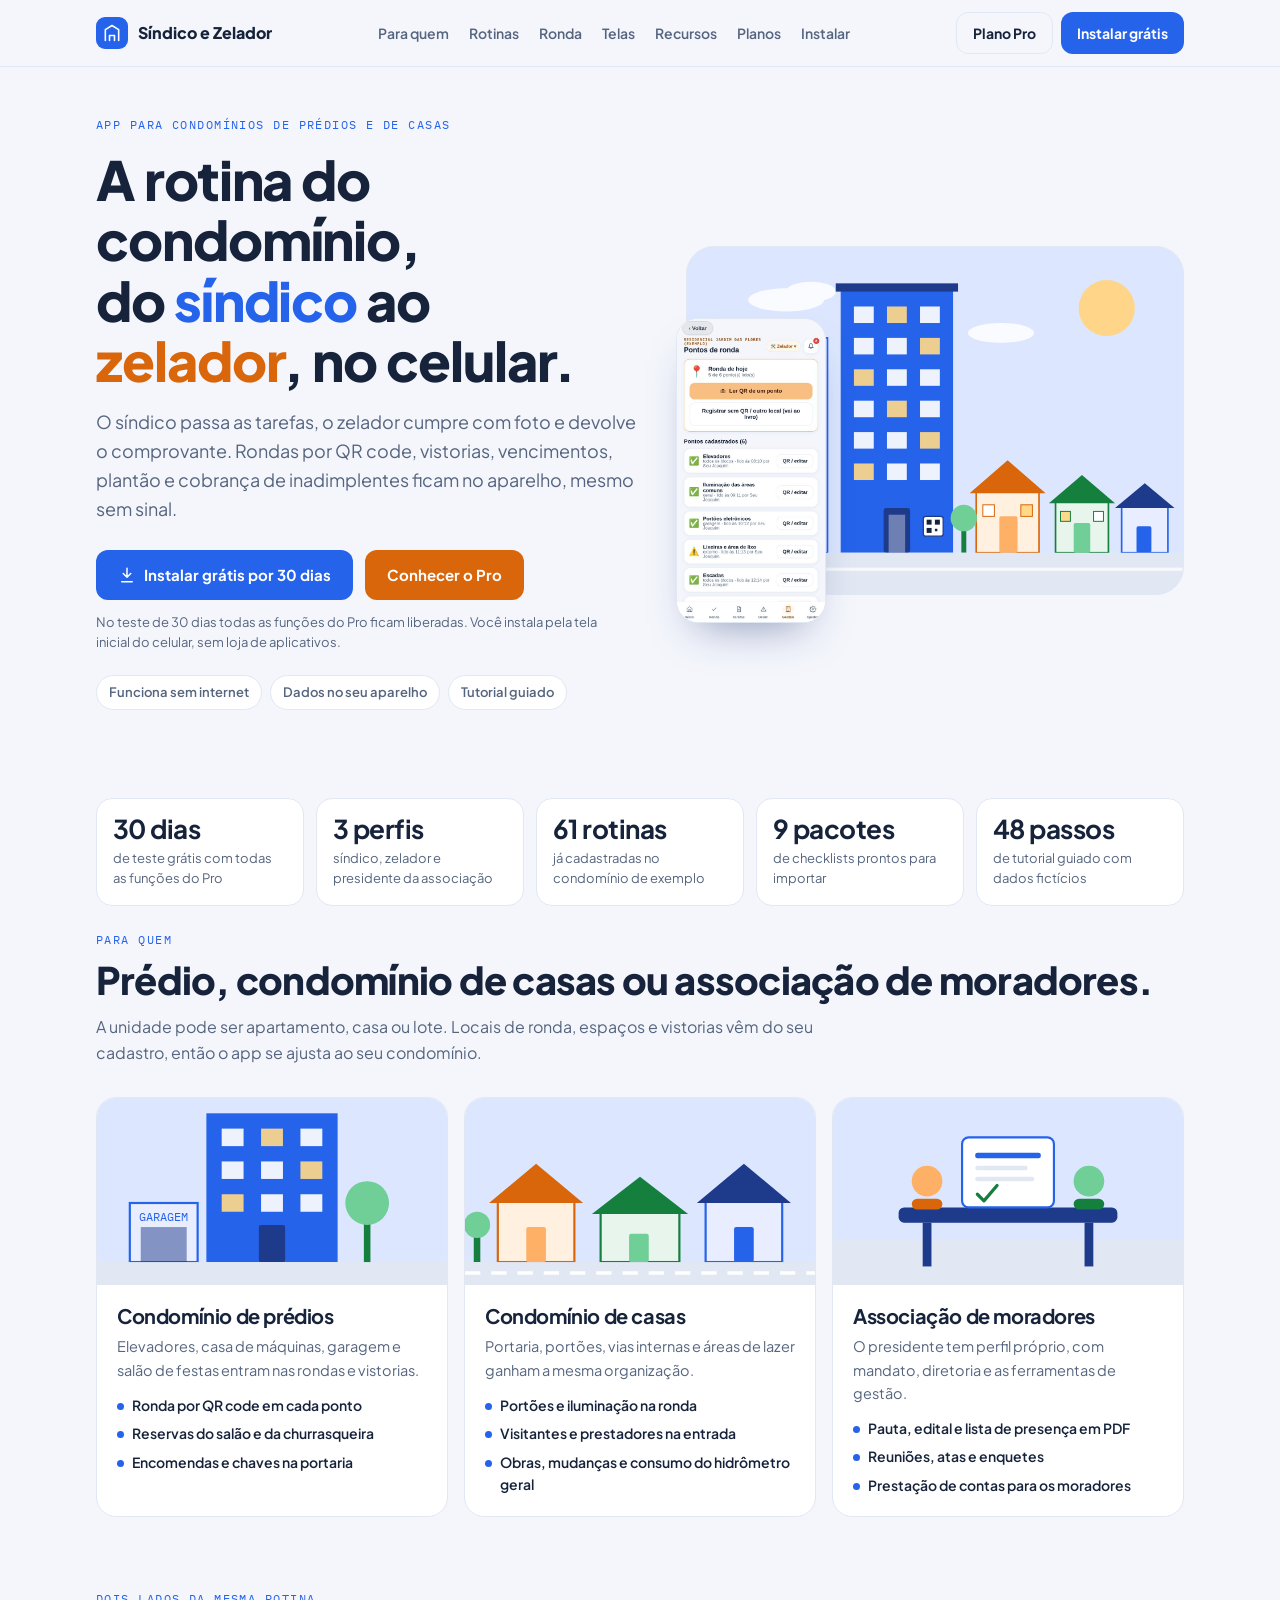
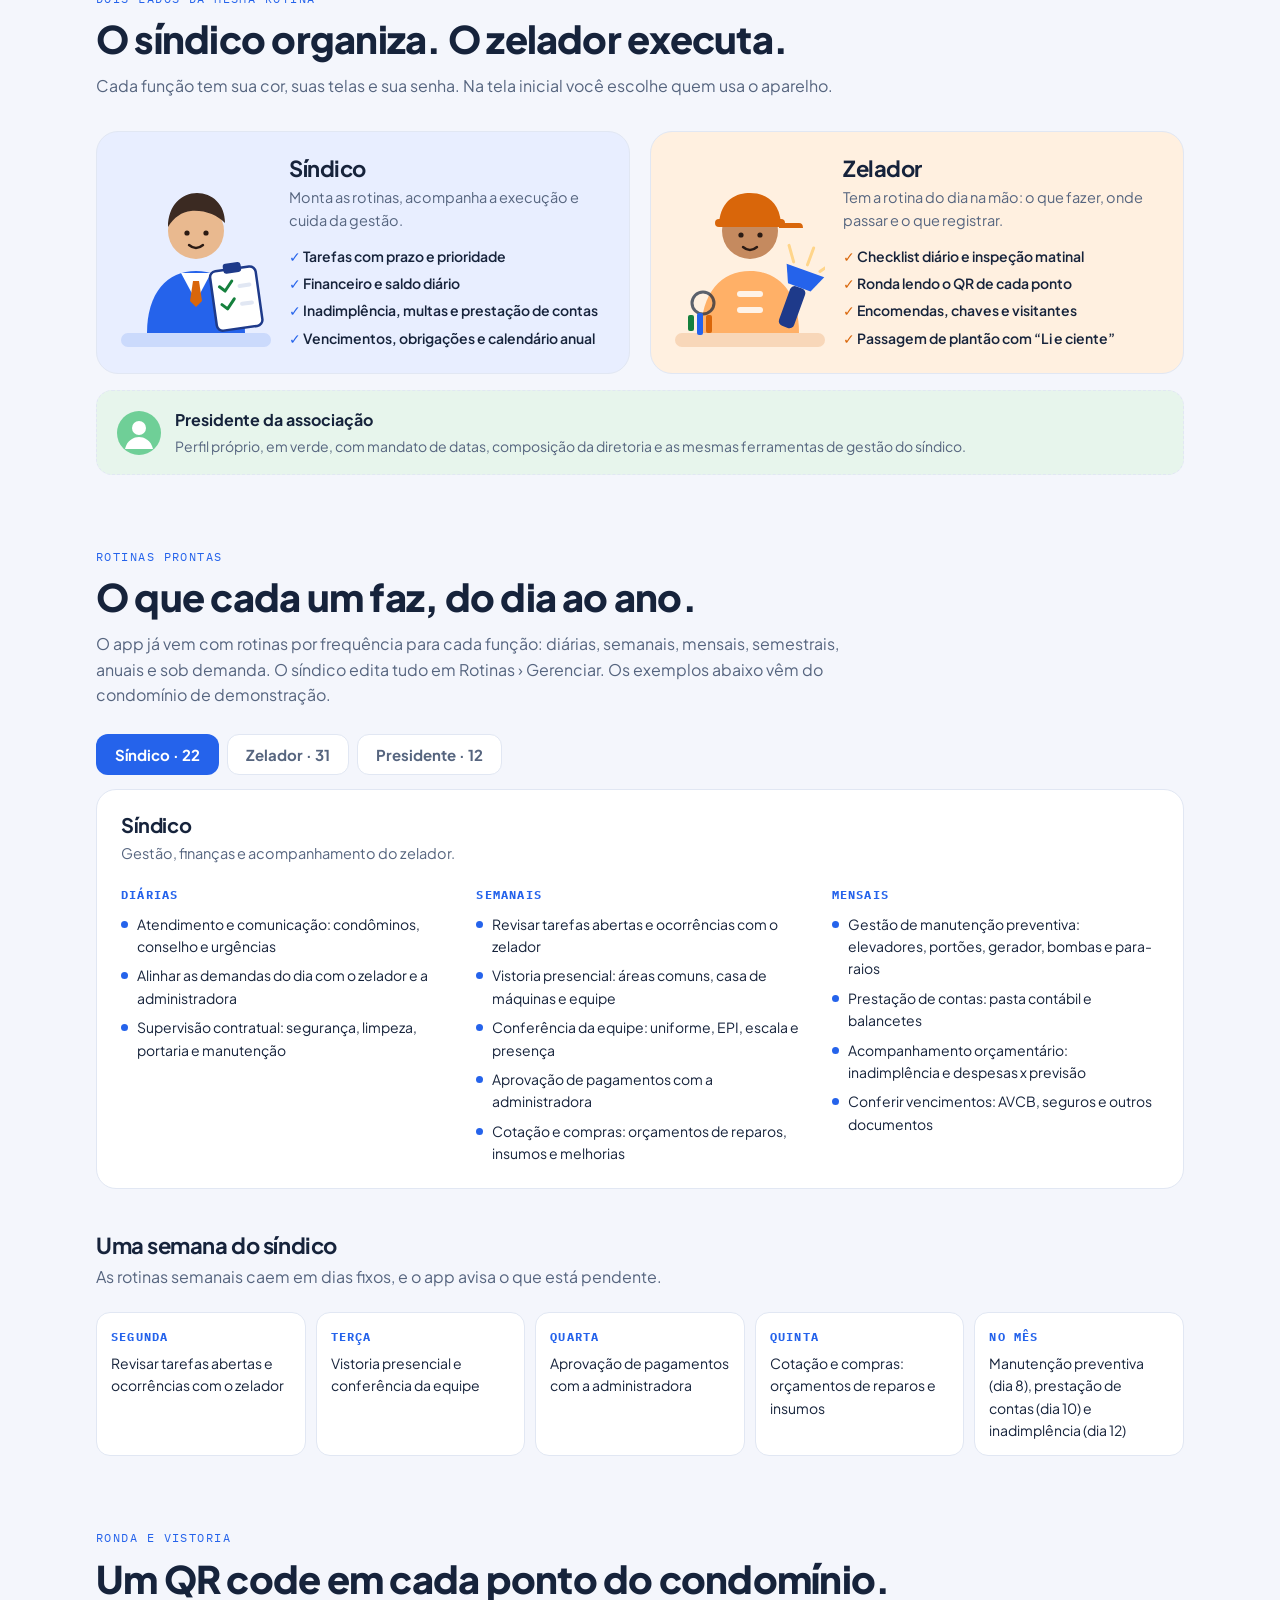
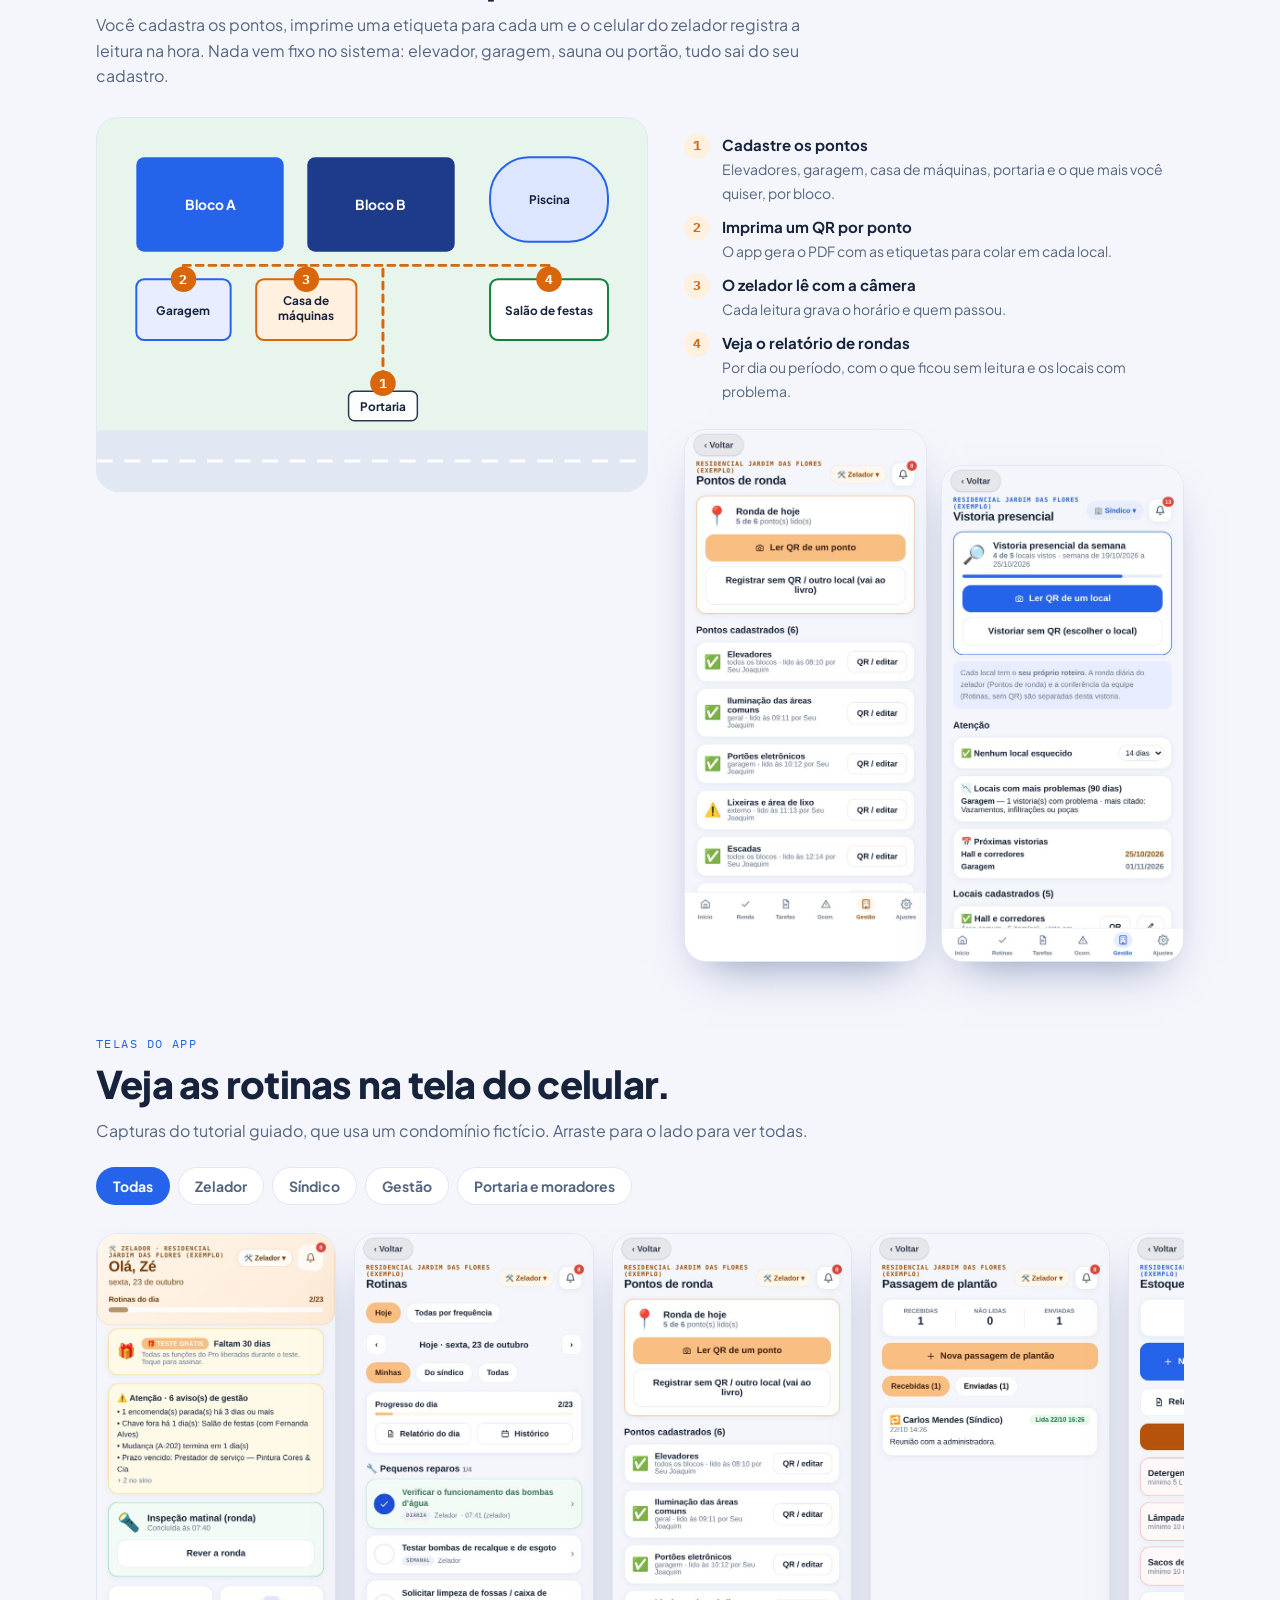
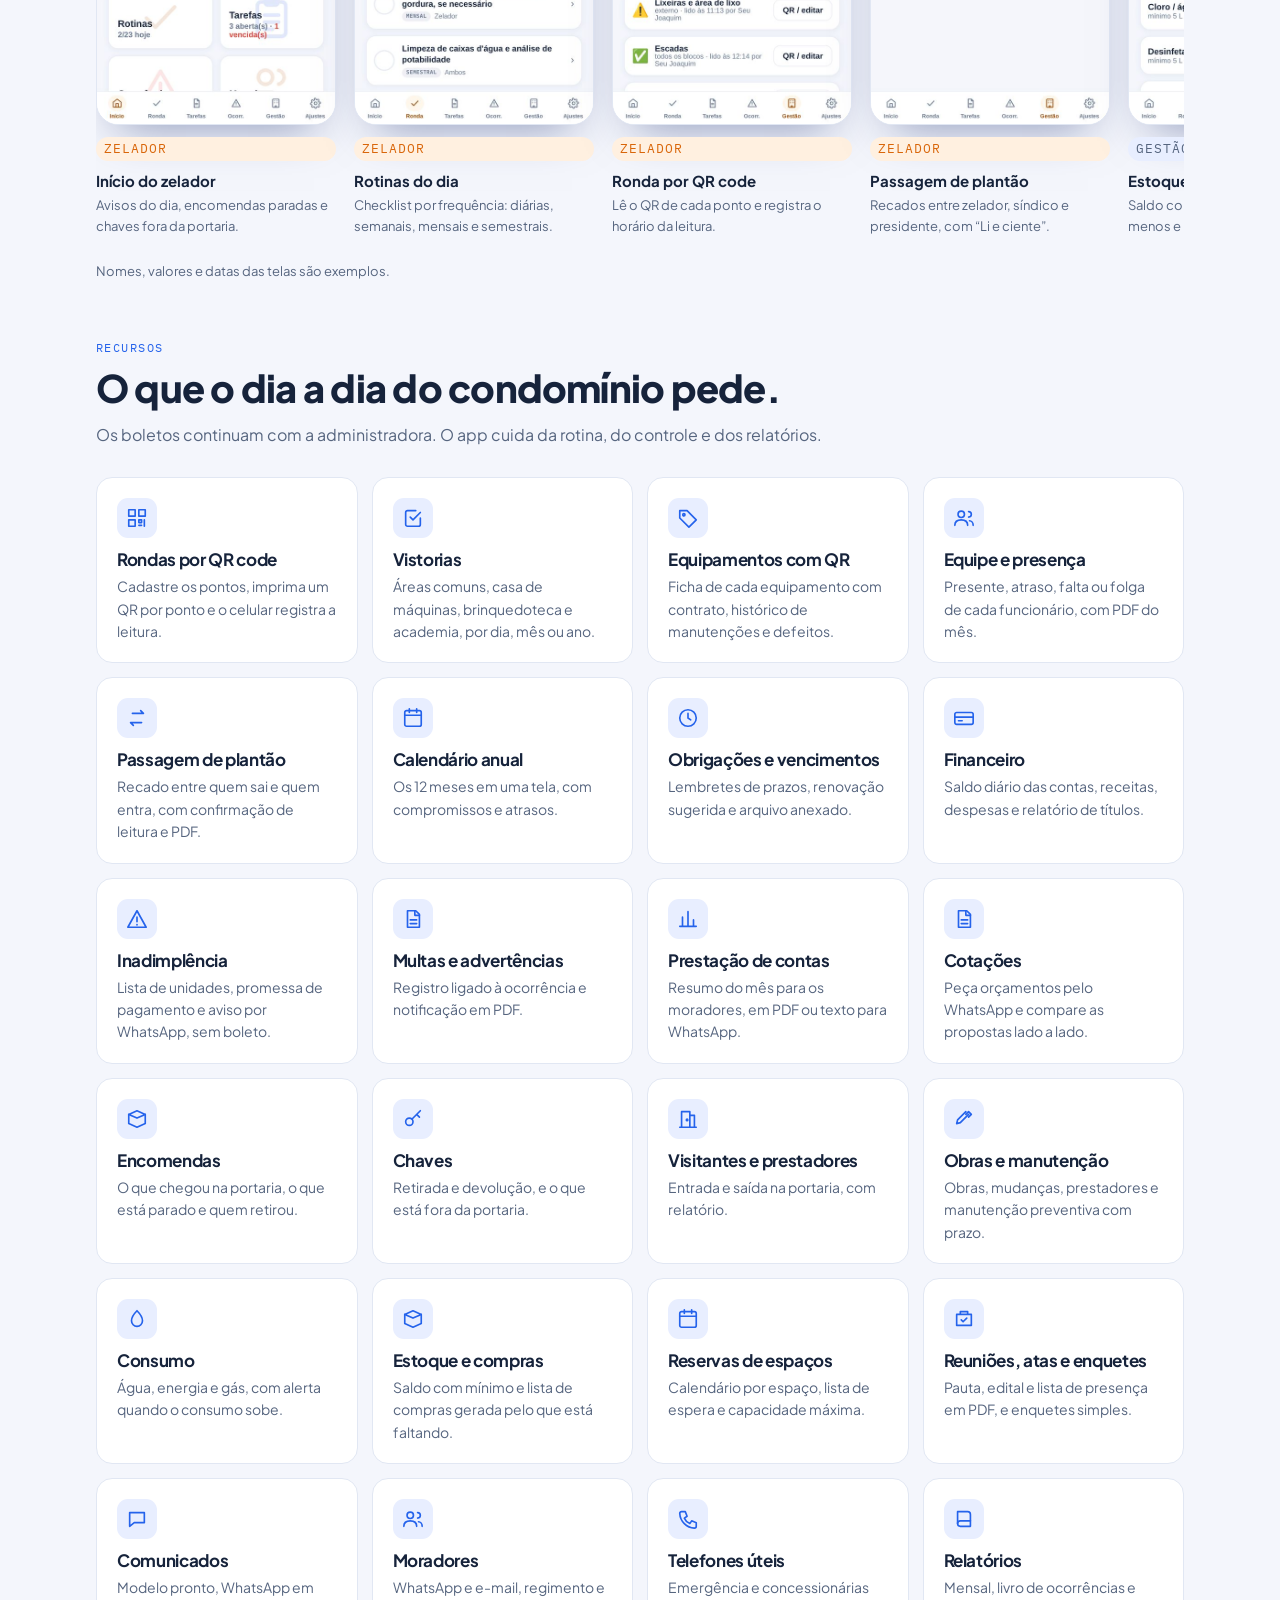
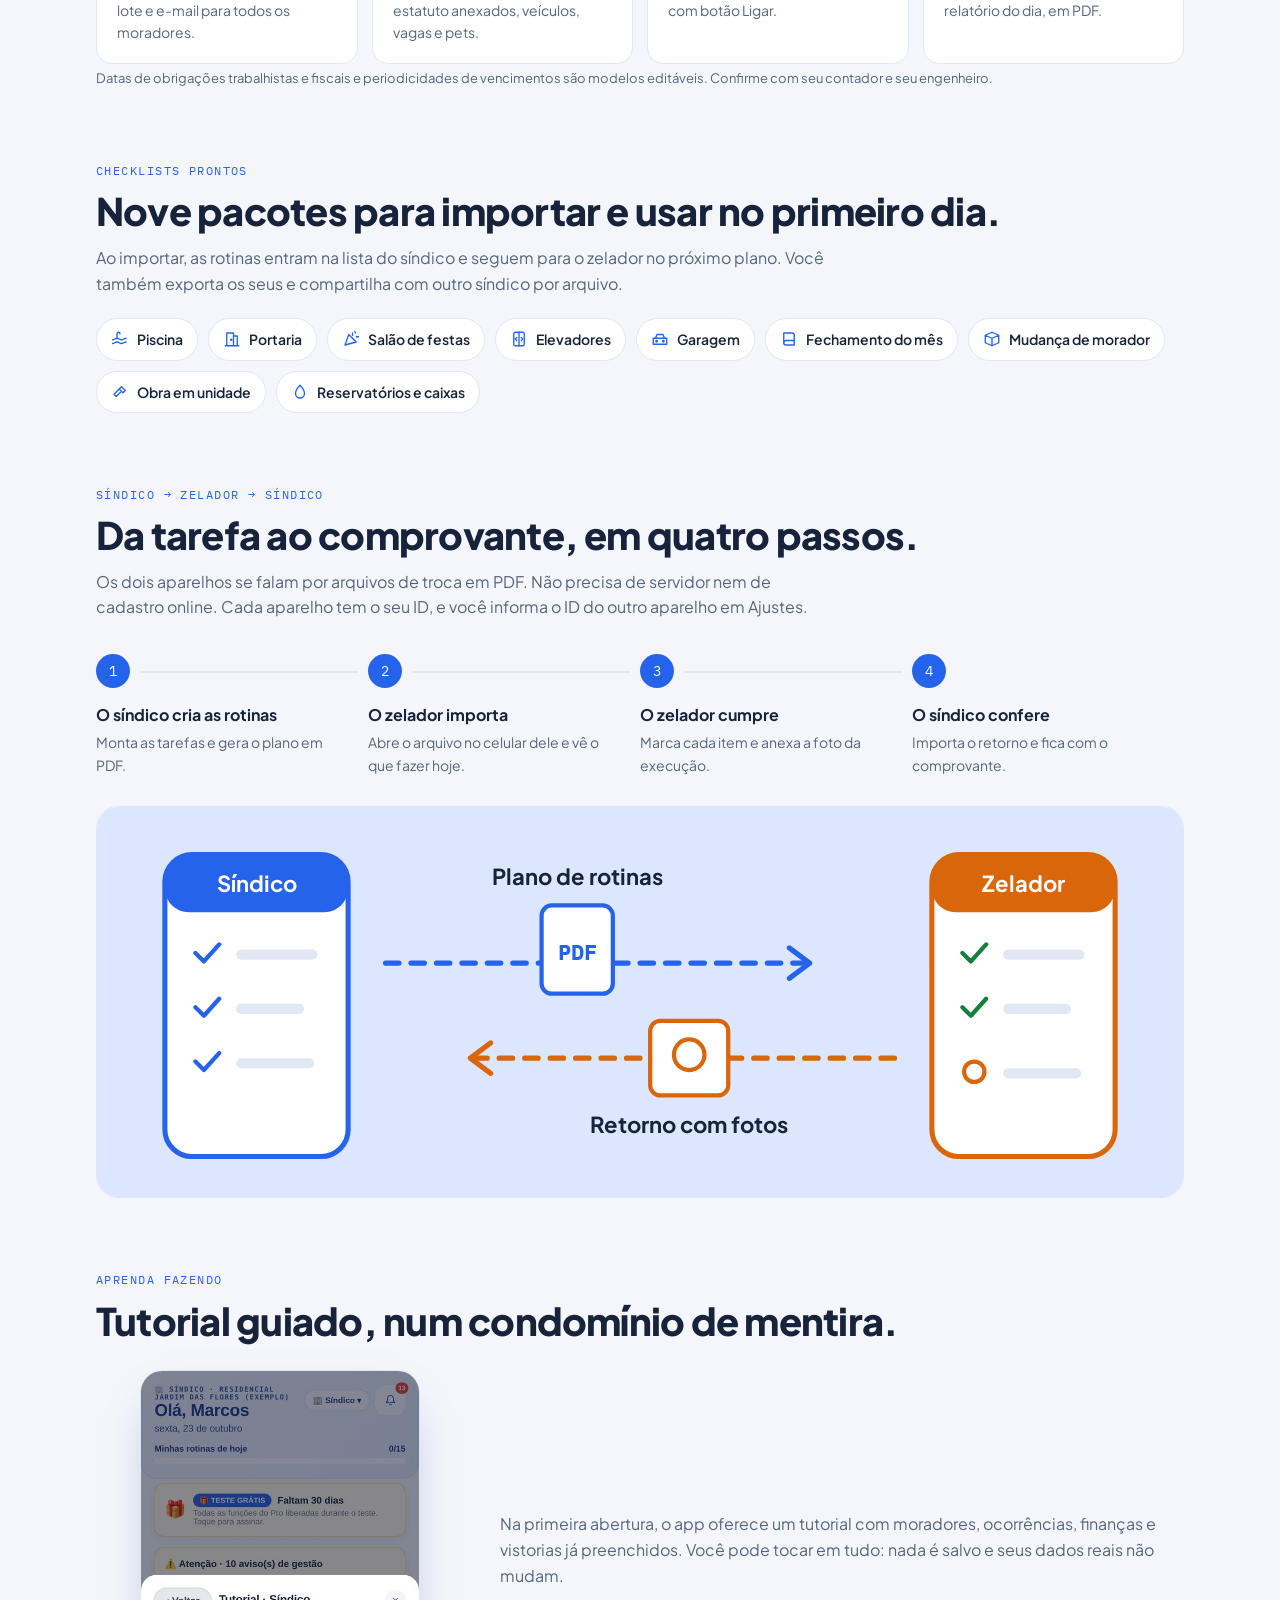
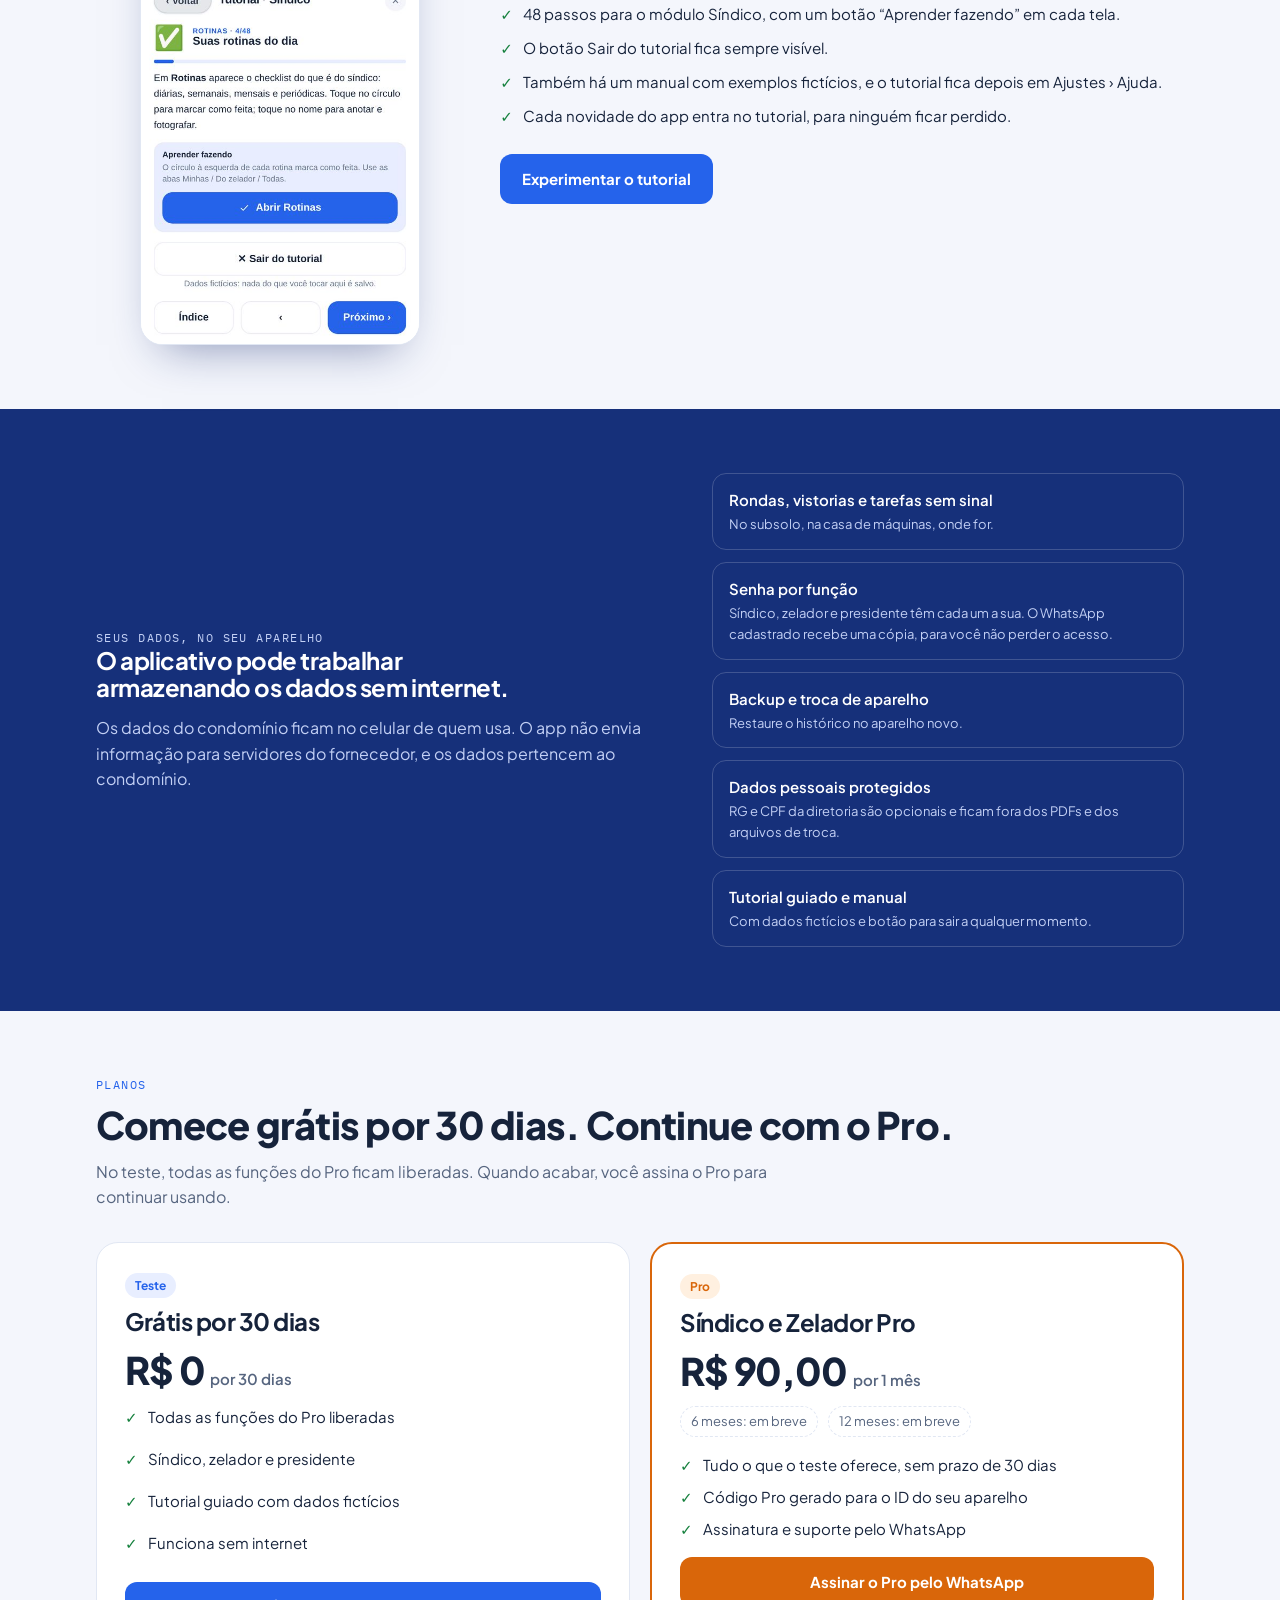
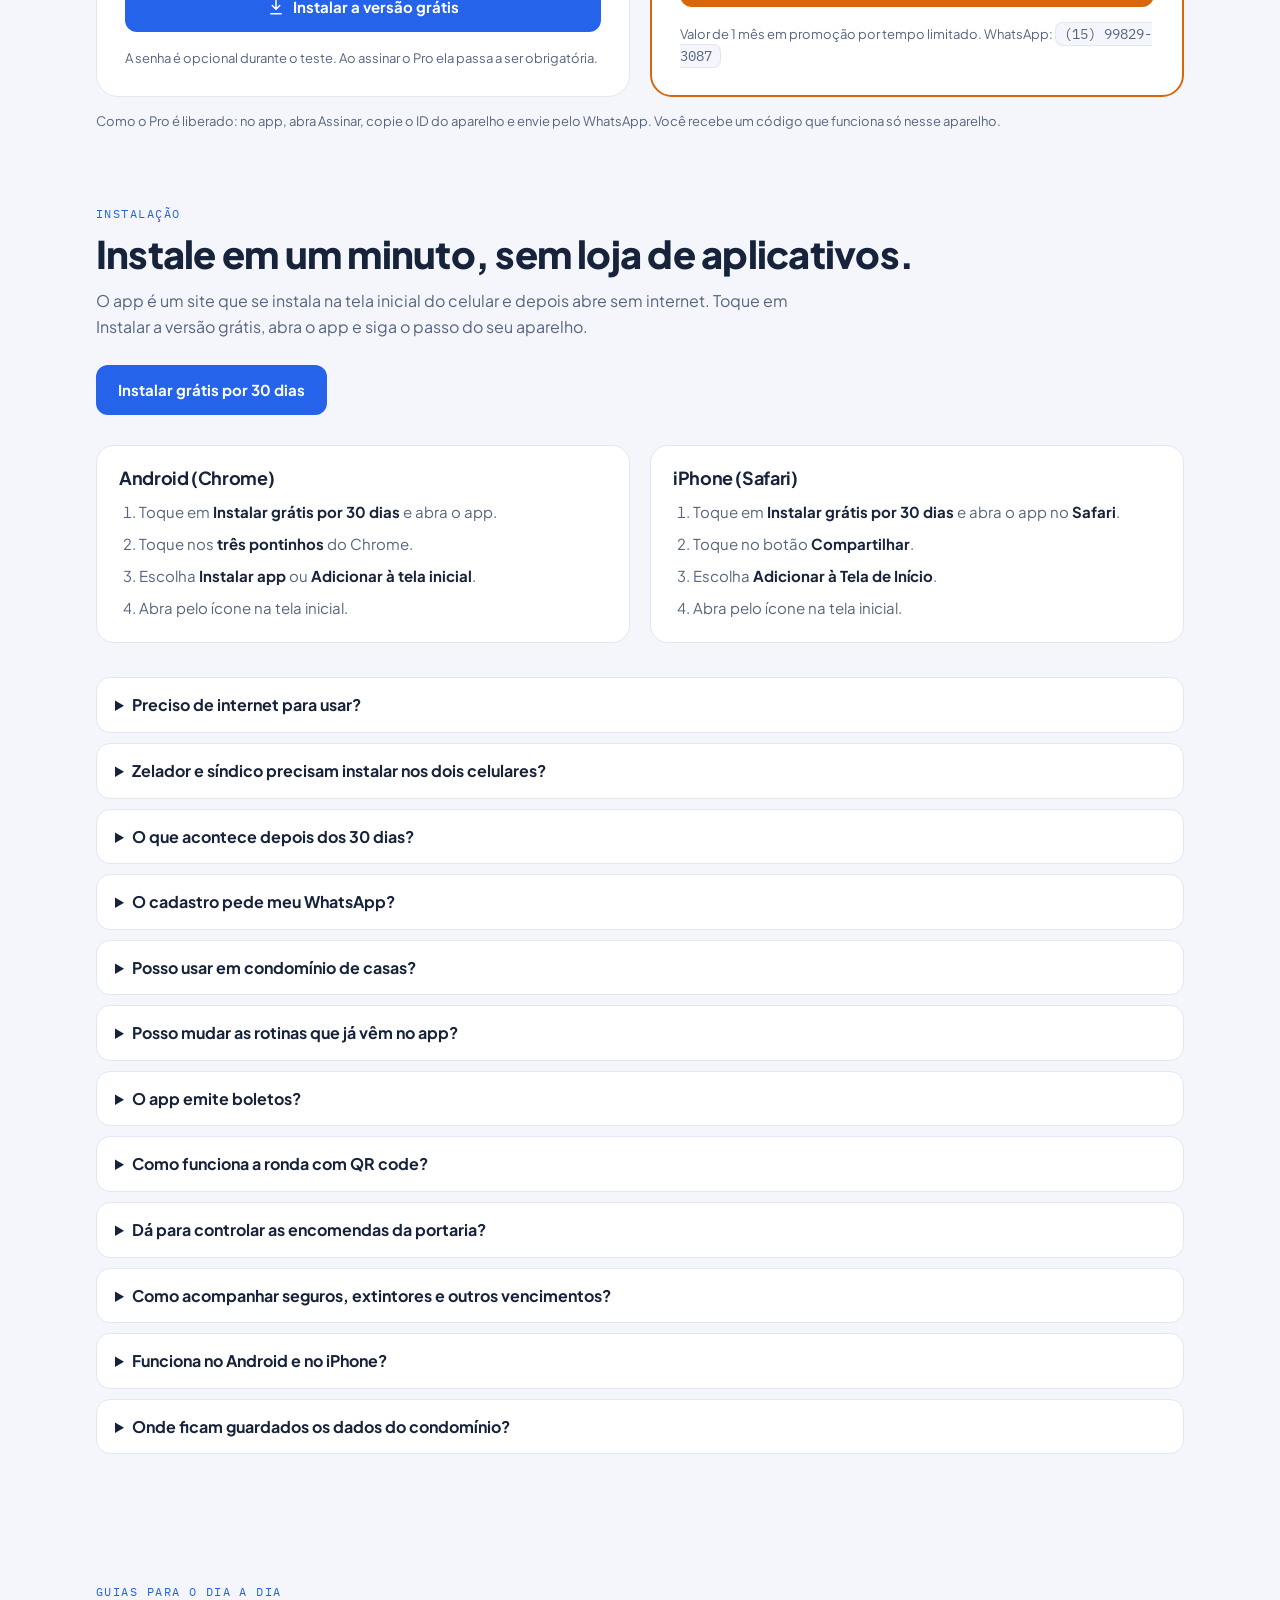
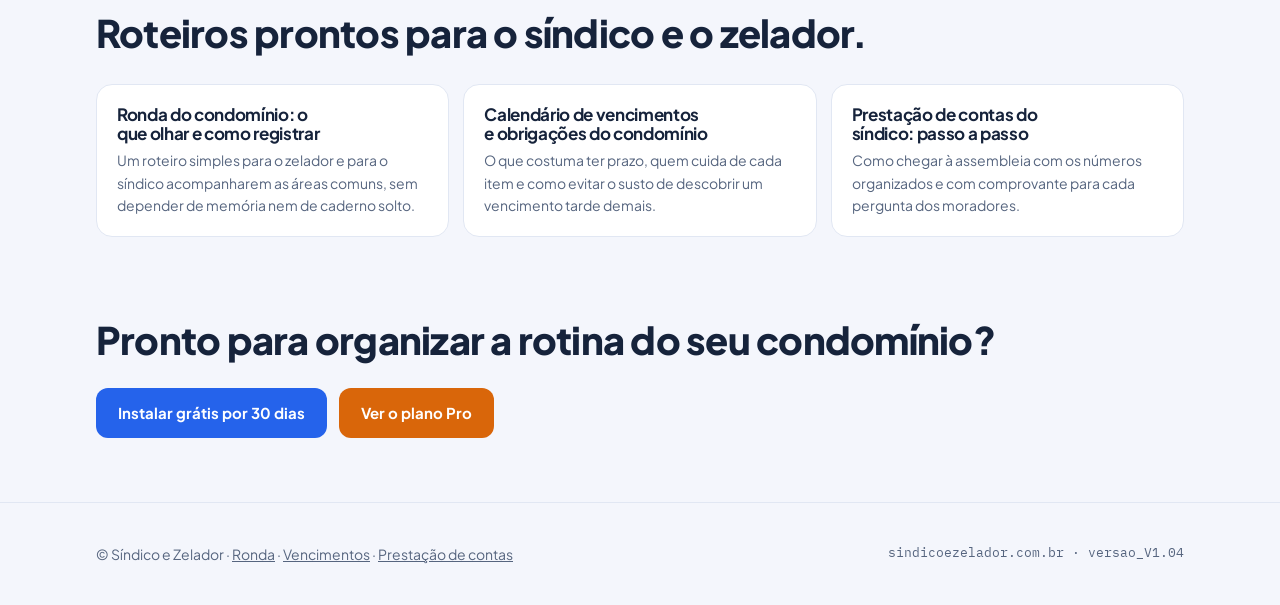
==== commit 62d04eaa: "Add files via upload" ====
--- a/index.html
+++ b/index.html
@@ -3,22 +3,32 @@
 <head>
 <meta charset="utf-8">
 <meta name="viewport" content="width=device-width,initial-scale=1,viewport-fit=cover">
-<title>Síndico e Zelador — app para a rotina do condomínio</title>
-<meta name="description" content="App para a rotina do condomínio: síndico, zelador e presidente com checklists, ronda por QR code, tarefas, vistorias, vencimentos e financeiro. Funciona sem internet. Teste grátis por 30 dias.">
+<title>Síndico e Zelador: app para a rotina do condomínio</title>
+<meta name="description" content="App para síndico e zelador: ronda com QR code, tarefas, encomendas, vencimentos e prestação de contas. Funciona sem internet. 30 dias grátis.">
+<meta name="robots" content="index,follow,max-image-preview:large,max-snippet:-1">
+<link rel="canonical" href="https://sindicoezelador.com.br/">
 <meta name="theme-color" content="#2563EB">
-<link rel="canonical" href="https://sindicoezelador.com.br/">
-<link rel="icon" type="image/png" sizes="192x192" href="icon-192.png">
-<link rel="apple-touch-icon" href="icon-192.png">
+<link rel="icon" href="/favicon.svg" type="image/svg+xml">
+<link rel="apple-touch-icon" href="/apple-touch-icon.png">
+<meta property="og:site_name" content="Síndico e Zelador">
+<meta property="og:locale" content="pt_BR">
 <meta property="og:type" content="website">
-<meta property="og:locale" content="pt_BR">
-<meta property="og:site_name" content="Síndico e Zelador">
-<meta property="og:title" content="Síndico e Zelador — a rotina do condomínio no celular">
-<meta property="og:description" content="App para a rotina do condomínio: síndico, zelador e presidente com checklists, ronda por QR code, tarefas, vistorias, vencimentos e financeiro. Funciona sem internet. Teste grátis por 30 dias.">
+<meta property="og:title" content="Síndico e Zelador: app para a rotina do condomínio">
+<meta property="og:description" content="App para síndico e zelador: ronda com QR code, tarefas, encomendas, vencimentos e prestação de contas. Funciona sem internet. 30 dias grátis.">
 <meta property="og:url" content="https://sindicoezelador.com.br/">
-<meta property="og:image" content="https://sindicoezelador.com.br/img/sindico-inicio.jpg">
+<meta property="og:image" content="https://sindicoezelador.com.br/og-image.jpg">
+<meta property="og:image:secure_url" content="https://sindicoezelador.com.br/og-image.jpg">
+<meta property="og:image:type" content="image/jpeg">
+<meta property="og:image:width" content="1200">
+<meta property="og:image:height" content="630">
+<meta property="og:image:alt" content="Telas do aplicativo Síndico e Zelador: início do zelador e pontos de ronda com QR code">
 <meta name="twitter:card" content="summary_large_image">
+<meta name="twitter:title" content="Síndico e Zelador: app para a rotina do condomínio">
+<meta name="twitter:description" content="App para síndico e zelador: ronda com QR code, tarefas, encomendas, vencimentos e prestação de contas. Funciona sem internet. 30 dias grátis.">
+<meta name="twitter:image" content="https://sindicoezelador.com.br/og-image.jpg">
+<meta name="twitter:image:alt" content="Telas do aplicativo Síndico e Zelador: início do zelador e pontos de ronda com QR code">
 <link rel="stylesheet" href="https://fonts.googleapis.com/css2?family=Plus+Jakarta+Sans:wght@400;500;600;700;800&family=IBM+Plex+Mono:wght@500&display=swap">
-<style>img{max-width:100%}[hidden]{display:none!important}</style>
+<script type="application/ld+json">{"@context":"https://schema.org","@graph":[{"@type":"WebSite","@id":"https://sindicoezelador.com.br/#site","url":"https://sindicoezelador.com.br/","name":"Síndico e Zelador","inLanguage":"pt-BR"},{"@type":"SoftwareApplication","@id":"https://sindicoezelador.com.br/#app","name":"Síndico e Zelador","url":"https://sindicoezelador.com.br/","installUrl":"https://app.sindicoezelador.com.br/","applicationCategory":"BusinessApplication","operatingSystem":"Android, iOS, Web","inLanguage":"pt-BR","description":"Aplicativo para a rotina do condomínio: ronda com QR code, tarefas, vistorias, encomendas, vencimentos e prestação de contas, com dados no próprio aparelho.","image":"https://sindicoezelador.com.br/og-image.jpg","offers":[{"@type":"Offer","name":"Teste grátis por 30 dias, com as funções do Pro","price":"0","priceCurrency":"BRL"},{"@type":"Offer","name":"Plano Pro, 1 mês (preço promocional)","price":"90.00","priceCurrency":"BRL"}]},{"@type":"FAQPage","mainEntity":[{"@type":"Question","name":"Preciso de internet para usar?","acceptedAnswer":{"@type":"Answer","text":"Não. Depois de instalado, o app trabalha com os dados guardados no aparelho. A internet só é usada para abrir o WhatsApp ou instalar."}},{"@type":"Question","name":"Zelador e síndico precisam instalar nos dois celulares?","acceptedAnswer":{"@type":"Answer","text":"Sim, cada um no seu aparelho. Eles trocam as rotinas e os comprovantes por arquivos em PDF, sem servidor."}},{"@type":"Question","name":"O que acontece depois dos 30 dias?","acceptedAnswer":{"@type":"Answer","text":"Para continuar usando, você assina o Pro. Seus dados continuam no aparelho."}},{"@type":"Question","name":"O cadastro pede meu WhatsApp?","acceptedAnswer":{"@type":"Answer","text":"Sim, o número é obrigatório, com DDD. Sempre que você cria ou altera a senha, uma cópia dela vai para esse WhatsApp. No teste grátis a senha é opcional."}},{"@type":"Question","name":"Posso usar em condomínio de casas?","acceptedAnswer":{"@type":"Answer","text":"Sim. A unidade pode ser apartamento, casa ou lote, e os locais de ronda, os espaços e as vistorias vêm do seu cadastro."}},{"@type":"Question","name":"Posso mudar as rotinas que já vêm no app?","acceptedAnswer":{"@type":"Answer","text":"Pode. O síndico liga, desliga, cria e ajusta frequência e responsável em Rotinas › Gerenciar. Há ainda nove pacotes de checklists prontos para importar."}},{"@type":"Question","name":"O app emite boletos?","acceptedAnswer":{"@type":"Answer","text":"Não. Os boletos continuam com a administradora. O app registra saldo, receitas, despesas, inadimplência e prestação de contas."}},{"@type":"Question","name":"Como funciona a ronda com QR code?","acceptedAnswer":{"@type":"Answer","text":"O app gera um QR para cada ponto cadastrado (portaria, garagem, bombas, reservatório, lazer). Você imprime e cola no local. O zelador lê o código com a câmera do celular e o horário fica registrado. Se não houver QR, ele registra o ponto manualmente."}},{"@type":"Question","name":"Dá para controlar as encomendas da portaria?","acceptedAnswer":{"@type":"Answer","text":"Dá. O app registra a chegada, a entrega ao morador e avisa quando uma encomenda fica parada há alguns dias."}},{"@type":"Question","name":"Como acompanhar seguros, extintores e outros vencimentos?","acceptedAnswer":{"@type":"Answer","text":"Em Vencimentos e Obrigações você cadastra cada item com a data. O app mostra o que está próximo de vencer e o que já venceu, para o síndico agir antes do prazo."}},{"@type":"Question","name":"Funciona no Android e no iPhone?","acceptedAnswer":{"@type":"Answer","text":"Funciona nos dois. No Android você instala pelo Chrome e no iPhone pelo Safari, em ‘Adicionar à Tela de Início’. Não precisa de loja de aplicativos."}},{"@type":"Question","name":"Onde ficam guardados os dados do condomínio?","acceptedAnswer":{"@type":"Answer","text":"No próprio aparelho de quem usa. Não há servidor central guardando as informações, e a troca entre síndico e zelador é feita por arquivos em PDF."}}]}]}</script>
 <style>
 /* Layout: hero ilustrado com cena de condomínio, para quem é, personas, galeria de telas, módulos, fluxo, offline, planos, instalação */
 :root{
@@ -276,9 +286,11 @@
   .sticky-cta .btn{flex:1;padding:12px 10px;font-size:14px}
 }
 @media (max-width:420px){.stats{grid-template-columns:1fr 1fr}.week{grid-template-columns:1fr}}
+a.card{display:block;text-decoration:none;color:inherit}a.card:hover{border-color:var(--blue)}a.card h3{margin-top:0}footer a{color:inherit}
 </style>
 </head>
 <body>
+
 <header class="top">
   <div class="wrap">
     <a class="brand" href="#topo">
@@ -669,7 +681,20 @@
         <details><summary>Posso usar em condomínio de casas?</summary><p>Sim. A unidade pode ser apartamento, casa ou lote, e os locais de ronda, os espaços e as vistorias vêm do seu cadastro.</p></details>
         <details><summary>Posso mudar as rotinas que já vêm no app?</summary><p>Pode. O síndico liga, desliga, cria e ajusta frequência e responsável em Rotinas › Gerenciar. Há ainda nove pacotes de checklists prontos para importar.</p></details>
         <details><summary>O app emite boletos?</summary><p>Não. Os boletos continuam com a administradora. O app registra saldo, receitas, despesas, inadimplência e prestação de contas.</p></details>
-      </div>
+        <details><summary>Como funciona a ronda com QR code?</summary><p>O app gera um QR para cada ponto cadastrado (portaria, garagem, bombas, reservatório, lazer). Você imprime e cola no local. O zelador lê o código com a câmera do celular e o horário fica registrado. Se não houver QR, ele registra o ponto manualmente.</p></details>
+        <details><summary>Dá para controlar as encomendas da portaria?</summary><p>Dá. O app registra a chegada, a entrega ao morador e avisa quando uma encomenda fica parada há alguns dias.</p></details>
+        <details><summary>Como acompanhar seguros, extintores e outros vencimentos?</summary><p>Em Vencimentos e Obrigações você cadastra cada item com a data. O app mostra o que está próximo de vencer e o que já venceu, para o síndico agir antes do prazo.</p></details>
+        <details><summary>Funciona no Android e no iPhone?</summary><p>Funciona nos dois. No Android você instala pelo Chrome e no iPhone pelo Safari, em ‘Adicionar à Tela de Início’. Não precisa de loja de aplicativos.</p></details>
+        <details><summary>Onde ficam guardados os dados do condomínio?</summary><p>No próprio aparelho de quem usa. Não há servidor central guardando as informações, e a troca entre síndico e zelador é feita por arquivos em PDF.</p></details>
+      </div>
+    </div>
+  </section>
+
+  <section id="guias">
+    <div class="wrap">
+      <div class="eyebrow">Guias para o dia a dia</div>
+      <h2>Roteiros prontos para o síndico e o zelador.</h2>
+      <div class="grid"><a class="card" href="/guias/ronda-do-condominio.html"><h3>Ronda do condomínio: o que olhar e como registrar</h3><p>Um roteiro simples para o zelador e para o síndico acompanharem as áreas comuns, sem depender de memória nem de caderno solto.</p></a><a class="card" href="/guias/vencimentos-e-obrigacoes-do-condominio.html"><h3>Calendário de vencimentos e obrigações do condomínio</h3><p>O que costuma ter prazo, quem cuida de cada item e como evitar o susto de descobrir um vencimento tarde demais.</p></a><a class="card" href="/guias/prestacao-de-contas-do-condominio.html"><h3>Prestação de contas do síndico: passo a passo</h3><p>Como chegar à assembleia com os números organizados e com comprovante para cada pergunta dos moradores.</p></a></div>
     </div>
   </section>
 
@@ -688,8 +713,8 @@
 
 <footer>
   <div class="wrap">
-    <span>© Síndico e Zelador</span>
-    <span class="mono">sindicoezelador.com.br · versao_V1.03</span>
+    <span>© Síndico e Zelador · <a href="/guias/ronda-do-condominio.html">Ronda</a> · <a href="/guias/vencimentos-e-obrigacoes-do-condominio.html">Vencimentos</a> · <a href="/guias/prestacao-de-contas-do-condominio.html">Prestação de contas</a></span>
+    <span class="mono">sindicoezelador.com.br · versao_V1.04</span>
   </div>
 </footer>
 
